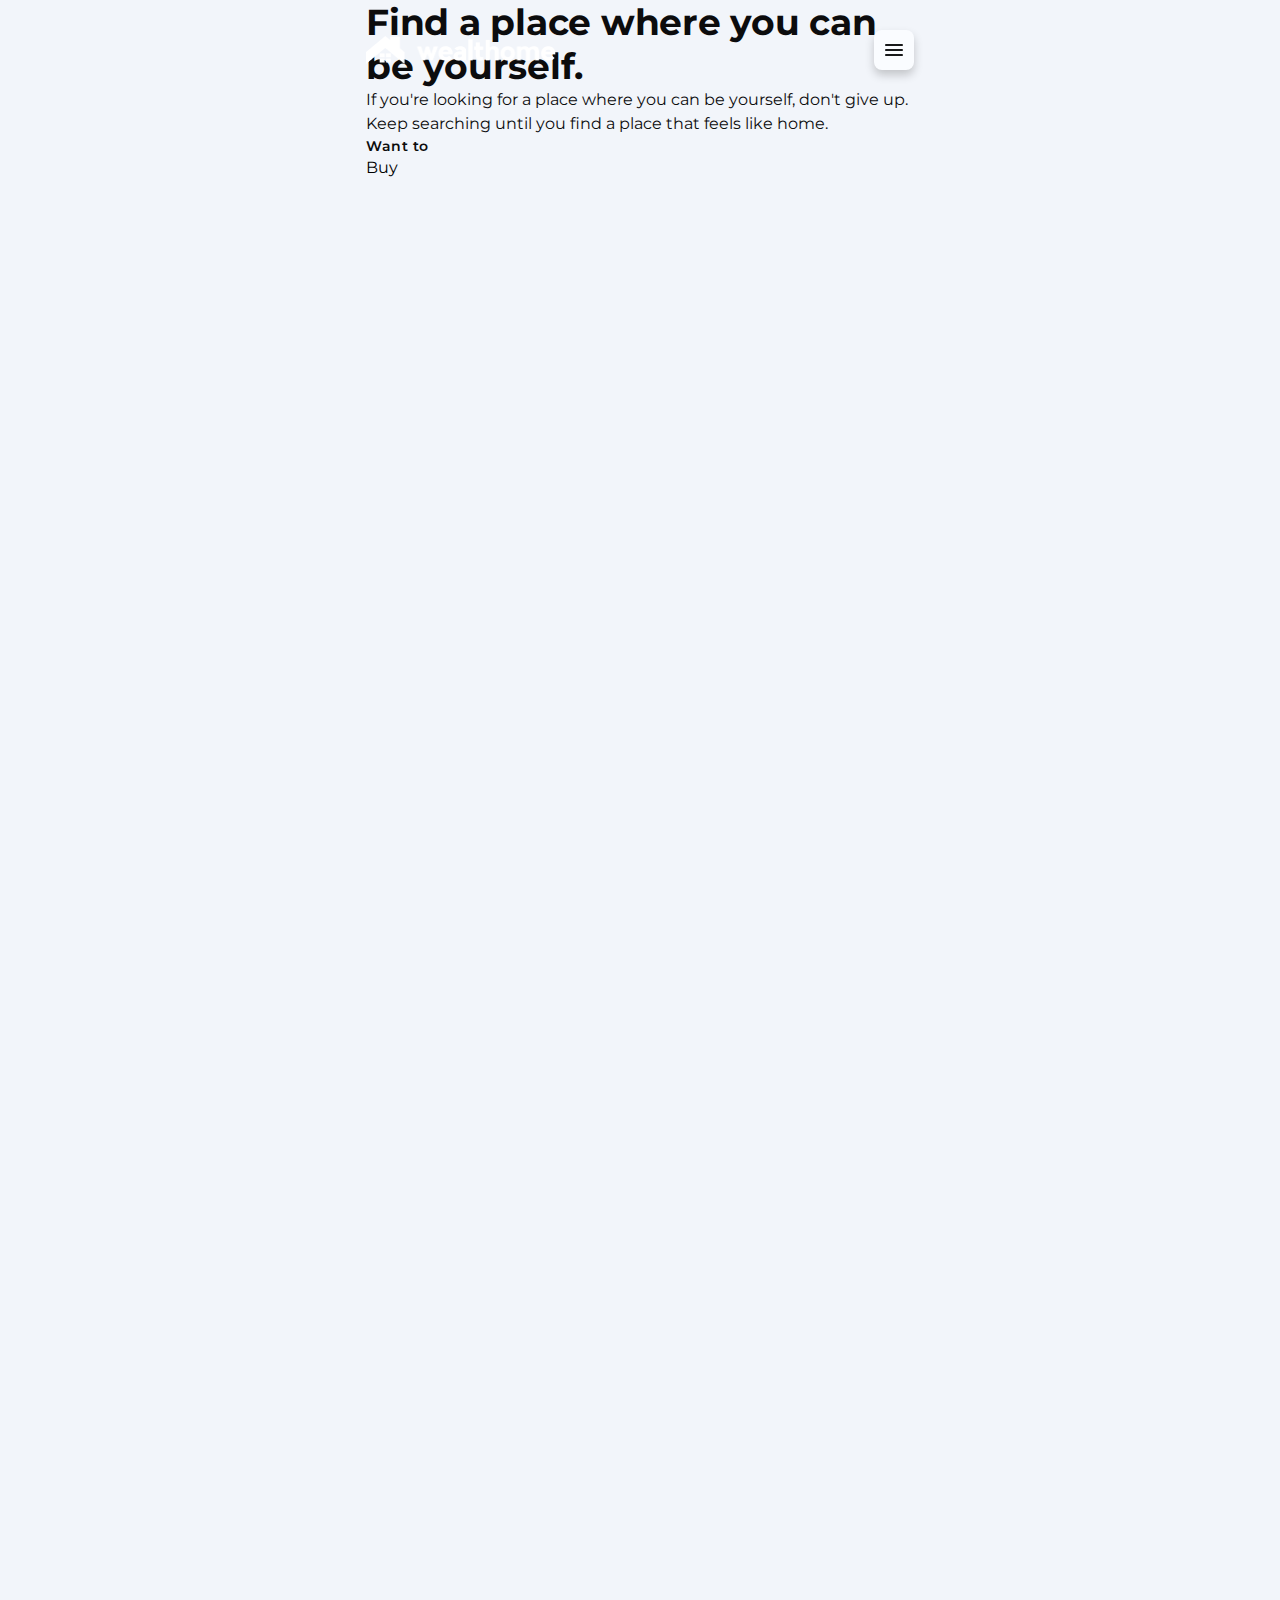
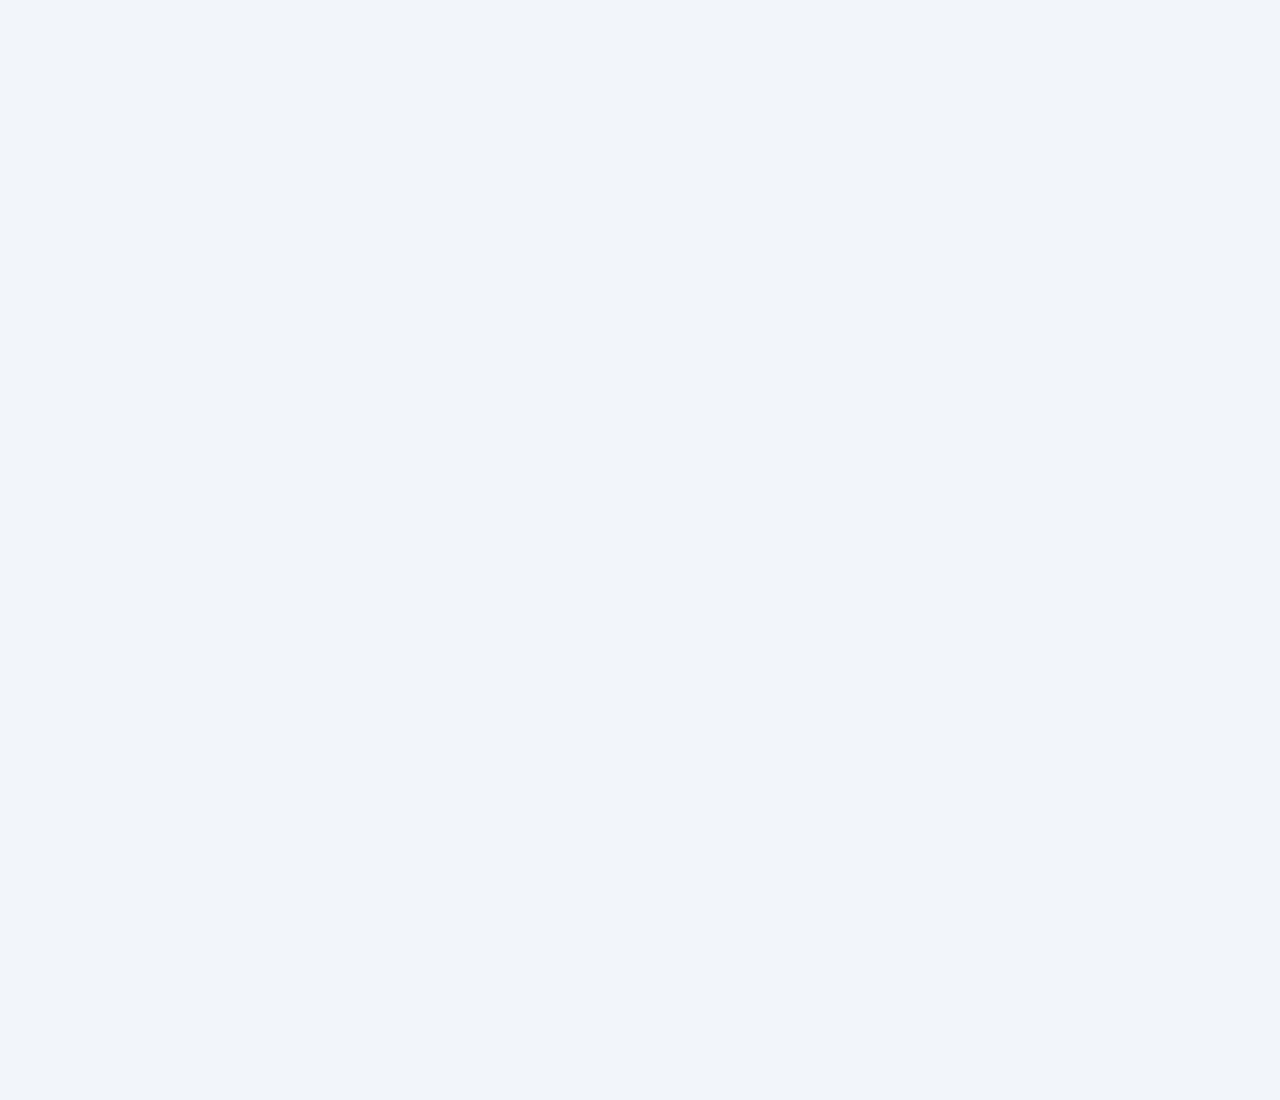
==== index.html @ 3729cda1 "first commit" ====
<!DOCTYPE html>
<html lang="en">
<head>
    <meta charset="UTF-8">
    <meta name="viewport" content="width=device-width, initial-scale=1.0">

    <!-- Primaty meta tags -->

    <title>Estate</title>
    <meta name="title" content="Estate">
    <meta name="description" content="This is a realestate website">

    <!-- favicon -->

    <link rel="shortcut icon" href="./favicon.svg" type="image/svg+xml">

    <!-- fonts -->

    <link rel="preconnect" href="https://fonts.googleapis.com">
    <link rel="preconnect" href="https://fonts.gstatic.com" crossorigin>
    <link href="https://fonts.googleapis.com/css2?family=Montserrat:wght@400;600;700&display=swap" rel="stylesheet">

    <!-- icon links -->

    <link rel="stylesheet" href="https://fonts.googleapis.com/css2?family=Material+Symbols+Rounded:opsz,wght,FILL,GRAD@24,400,0..1,0" />

    <!-- css link -->

    <link rel="stylesheet" href="./assets/css/style.css">

    <!-- js link -->

    <script src="./assets/js/script.js" defer></script>



</head>
<body>
 
    <!-- header -->
    <header class="header " data-header>
        <div class="container">
            <a href="#" class="logo">
                <img src="./assets/images/logo.png" width="190" height="28" alt="logo">
            </a>

            <nav class="navbar " data-navbar>
                <ul class="navbar-list">
                    <li>
                        <a href="" class="navbar-link label-medium active">Home</a>
                    </li>
                    <li>
                        <a href="" class="navbar-link label-medium">Rent</a>
                    </li>
                    <li>
                        <a href="" class="navbar-link label-medium">Sell</a>
                    </li>
                    <li>
                        <a href="" class="navbar-link label-medium">Buy</a>
                    </li>
                    <li>
                        <a href="" class="navbar-link label-medium">About</a>
                    </li>
                </ul>

                <div class="navbar-wrapper">
                  <a href="#" class="btn-link label-medium">Login</a>
                  
                  <a href="#" class="btn btn-fill label-medium">Get Started</a>
                  
                  
                </div>
 
            </nav>

            <button class="nav-toggle-btn icon-btn " aria-label="toggle navbar" data-nav-toggler>
                <span class="material-symbols-rounded open" aria-hidden="true">menu</span>
                <span class="material-symbols-rounded close" aria-hidden="true">close</span>
            </button>

        </div>
    </header>

<main>
    <article>

    <!-- hero -->
    <section class="hero">
        <div class="container">

            <div class="hero-content">

                <h1 class="headline-large hero-title">Find a place where you can be yourself.</h1>

                <p class="boddy-large hero-text">
                    If you're looking for a place where you can be yourself, don't give up. 
                    Keep searching until you find a place that feels like home.
                </p>

                <form action="./" method="get" class="search-bar">

                    <label class="search-item">
                        <span class="label-medium label">Want to</span>

                        <select name="want-to" id="" class="search-item-field body-medium">
                            <option value="buy" selected>Buy</option>
                        </select>
                    </label>

                </form>

            </div>

        </div>
    </section>

    </article>
</main>



    
   <!-- <div class="headline-large">Headline large</div> 
   <div class="headline-medium">Headline medium</div>
   <div class="headline-small">Headline small</div>

   <div class="title-large">Title large</div>
   <div class="title-medium">Title medium</div>
   <div class="title-small">Title small</div>

   <div class="body-large">Body large</div> 
   <div class="body-medium">Body medium</div> 

   <div class="label-medium">Label medium</div>  -->
 


</body>
</html>
---- assets/css/style.css ----
/* style.css */

/* #CUSTOM PROPERTY */

/* roots */

:root {

  /* colors */

--white: #FFFFFF;
--yellow: #F6BD26;
--primary-100: #2179FF;
--primary-90: #1E6DE5;
--primary-80: #1B61CC;
--primary-70: #1755B2;
--primary-40: #0D3166;
--primary-20: #071833;
--secondary-100: #21FFFF;
--secondary-20: #073333;
--neutral-100: #FAFCFF;
--neutral-98: #F2F5FA;
--neutral-95: #E9ECF2;
--neutral-90: #DADFE5;
--neutral-80: #C2C6CC;
--neutral-60: #919499;
--neutral-50: #797C80;
--neutral-40: #616366;
--neutral-30: #494A4D;
--neutral-20: #303133;
--neutral-10: #18191A;
--neutral-5: #0C0C0D;
--error-100: #FF2134;

/* gradients */

--gradient: liner-gradient(270deg, #0f4392 0%, #001d3d 100%);

/* font fam*/

--font-primary: 'Montserrat', sans-serif;

/* font size */

--fs-base: 62.5%;
--fs-headline-large: 3.6rem;
--fs-headline-medium: 2.8rem;
--fs-headline-small: 2.8rem;
--fs-title-large: 2.2rem;
--fs-title-medium: 2rem;
--fs-title-small: 1.8rem;
--fs-body-large: 1.6rem;
--fs-body-medium: 1.6rem;
--fs-label-large: 1.6rem;
--fs-label-medium: 1.4rem;

/* line height */

--lh-headline-large: 44px;
--lh-headline-medium: 36px;
--lh-headline-small: 36px;
--lh-title-large: 28px;
--lh-title-medium: 24px;
--lh-title-small: 24px;
--lh-body-large: 24px;
--lh-body-medium: 24px;
--lh-label-large: 24px;
--lh-label-medium: 20px;

/* font weight */

--weight-bold: 700;
--weight-semiBold: 600;
--weight-regular: 400;

/* letter spacing */

--traking-n-025: -0.25px;
--traking-p-05: 0.5px;

/* border radius */

--radius-small: 8px;
--radius-medium: 12px;
--radius-large: 16px;
--radius-extra-large: 32px;
--radius-full: 1000px;
--radius-circle: 50%;

/* shadows */

--shadow-1: 0px 2px 4px 0px #00000033;
--shadow-2: 0px 5px 10px 0px #0000000D;
--shadow-3: 0px 5px 10px 0px #00000033;
--shadow-4: 0px 10px 20px 0px #0000001A;

/* transition */

--transition-easing-quick: cubic-bezier(0, 0.7, 0.3, 1);
--transition-duration-quick: 200ms;
--transition-duration-smooth: 500ms;


}

/*-----------------------------------*\
  #RESET
\*-----------------------------------*/
*,
*::before,
*::after {
  margin: 0;
  padding: 0;
  box-sizing: border-box;
}

li { list-style: none;}

a,
img,
span,
input,
select,
button {display: block;}

a {
  color: inherit;
  text-decoration: none;
}

img {height: auto;}
  
input,
button,
select {
  background: none;
  border: none;
  font: inherit;
}  

button { cursor: pointer;}

input,
select {
  width: 100%;
  outline: none;
}

address {font-style: normal;}

select {
  appearance: none;
  -webkit-appearance: none;
  -moz-appearance: none;
}

html {
  font-family: var(--font-primary);
  font-size: var(--fs-base);
  scroll-behavior: smooth;
}

body {
  background-color: var(--neutral-98);
  color: var(--neutral-5);
  font-size: var(--fs-body-medium);
  line-height: var(--lh-body-medium);
  height: 300vh;
}

::-webkit-scrollbar { width: 12px;}
::-webkit-scrollbar-track { background-color: var(--neutral-90);}
::-webkit-scrollbar-thumb {
  background-color: var(--neutral-60);
  border-radius: 4px;
}





/*-----------------------------------*\
  #TYPOGRAPHY
\*-----------------------------------*/

.headline-large {
  font-size: var(--fs-headline-large);
  line-height: var(--lh-headline-large);
  font-weight: var(--weight-bold);
  letter-spacing: var(--traking-n-025);
}

.headline-medium {
  font-size: var(--fs-headline-medium);
  line-height: var(--lh-headline-medium);
  font-weight: var(--weight-bold);
  
}

.headline-small {
  font-size: var(--fs-headline-small);
  line-height: var(--lh-headline-small);
  font-weight: var(--weight-bold);
  
}

.title-large {
  font-size: var(--fs-title-large);
  line-height: var(--lh-title-large);
  font-weight: var(--weight-semiBold);
}

.title-medium {
  font-size: var(--fs-title-medium);
  line-height: var(--lh-title-medium);
  font-weight: var(--weight-semiBold);
}

.title-small {
  font-size: var(--fs-title-small);
  line-height: var(--lh-title-small);
  font-weight: var(--weight-semiBold);
}

.body-large {
  font-size: var(--fs-body-large);
  line-height: var(--lh-body-large);
  font-weight: var(--weight-regular);
}

.body-medium {
  font-size: var(--fs-body-medium);
  line-height: var(--lh-body-medium);
  font-weight: var(--weight-regular);
}

.label-medium {
  font-size: var(--fs-label-medium);
  line-height: var(--lh-label-medium);
  font-weight: var(--weight-semiBold);
  letter-spacing: var(--traking-p-05);
}


/*-----------------------------------*\
  #REUSED STYLE
\*-----------------------------------*/

.material-symbols-rounded {
  display: block;
  width: 1em;
  height: 1em;
  overflow: hidden;
  font-variation-settings: 
  'FILL' 0,
  'wght' 400,
  'GRAD' 0,
  'opsz' 24;
}

.container {
  padding-inline: 16px;
  max-width: 580px;
  width: 100%;
  margin-inline: auto;
}


/*-----------------------------------*\
  #COMPONENT
\*-----------------------------------*/

/* button */

.btn {
  display: flex;
  justify-content: center;
  align-items: center;
  gap: 12px;
  height: 48px;
  padding-inline: 24px;
  border-radius: var(--radius-full) ;
  max-width: max-content;
  transition: var(--transition-duration-quick) var(--transition-easing-quick);
}

.btn-fill {
  background-color: var(--primary-100);
  color: var(--neutral-100);
}

.btn-fill:where(:hover, :focus) {
  background-color: var(--primary-90);
  box-shadow: var(--shadow-1);
}

.btn-fill:where(:active, :focus-visible) { 
  background-color: var(--primary-80);
}

.btn-outline {
  color: var(--primary-100);
  box-shadow: inset 0 0 0 2px var(--primary-100);
}

.btn-outline:where(:hover, :focus, :focus-visible) {
  color: var(--neutral-100);
}
 
.btn-outline:hover {
  background-color: var(--primary-100);
}

.btn-outline:focus {
  background-color: var(--primary-90);
}

.btn-outline:where(:active, :focus-visible) {
  background-color: var(--primary-80);
}

/* icon btn */

.icon-btn {
  height: 40px;
  width: 40px;
  display: grid;
  place-items: center;
  background-color: var(--neutral-100);
  color: var(--neutral-10);
  border-radius: var(--radius-small);
  box-shadow: var(--shadow-3);
  transition: var(--transition-duration-quick) var(--transition-easing-quick);
}

.icon-btn:where(:hover, :focus-visible) {
  background-color: var(--neutral-90);
}




/*-----------------------------------*\
  #HEADER
\*-----------------------------------*/

.header {
  position: fixed;
  top: 0;
  left: 0;
  width: 100%;
  height: 100px;
  z-index: 4;
}

.header.active {
  animation: slide_in 500ms ease forwards;
  height: 72px;
  background-color: var(--primary-40);
}

@keyframes slide_in {
  0% { transform: translateY(-100%);}
  100% { transform: translateY(0);}
}

.header .container {
position: relative;
display: flex;
justify-content: space-between;
align-items: center;
height: 100%;
}

.nav-toggle-btn .close,
.nav-toggle-btn.active .open {
  display: none;
}

.nav-toggle-btn .open,
.nav-toggle-btn.active .close {
  display: block;
}

.navbar {
  position: absolute;
  top: 85%;
  right: 16px;
  background-color: var(--neutral-100);
  min-width: 260px;
  padding: 10px;
  border-radius: var(--radius-large);
  box-shadow: var(--shadow-1);

  visibility: hidden;
  opacity: 0;
  scale: 0.4;

  transition: var(--transition-duration-quick) var(--transition-easing-quick);
  transform-origin: top right;
  z-index: 4;
}

.navbar.active {
  visibility: visible;
  opacity: 1;
  scale: 1;
}

.navbar,
.navbar-list,
.navbar-wrapper {
  display: grid;
  gap: 8px;
}

.navbar-link, 
.btn-link {
  color: var(--neutral-30);
  padding: 6px 12px;
  transition: var(--transition-duration-quick) var(--transition-easing-quick);
}

.btn-link {
  border-block-start: 1px solid var(--neutral-90);
  padding-block-start: 14px;
}

:is(.navbar-link, .btn-link):is(:hover, :focus-visible),
.navbar-link.active {
  color: var(--primary-100);
}

.navbar .btn {
  min-width: 100%;
}



/*-----------------------------------*\
  #HERO
\*-----------------------------------*/





/*-----------------------------------*\
  #PROPERTY
\*-----------------------------------*/





/*-----------------------------------*\
  #FEATURE
\*-----------------------------------*/





/*-----------------------------------*\
  #VIDEO
\*-----------------------------------*/





/*-----------------------------------*\
  #STORY
\*-----------------------------------*/





/*-----------------------------------*\
  #FOOTER
\*-----------------------------------*/





/*-----------------------------------*\
  #MEDIA QUERIES
\*-----------------------------------*/
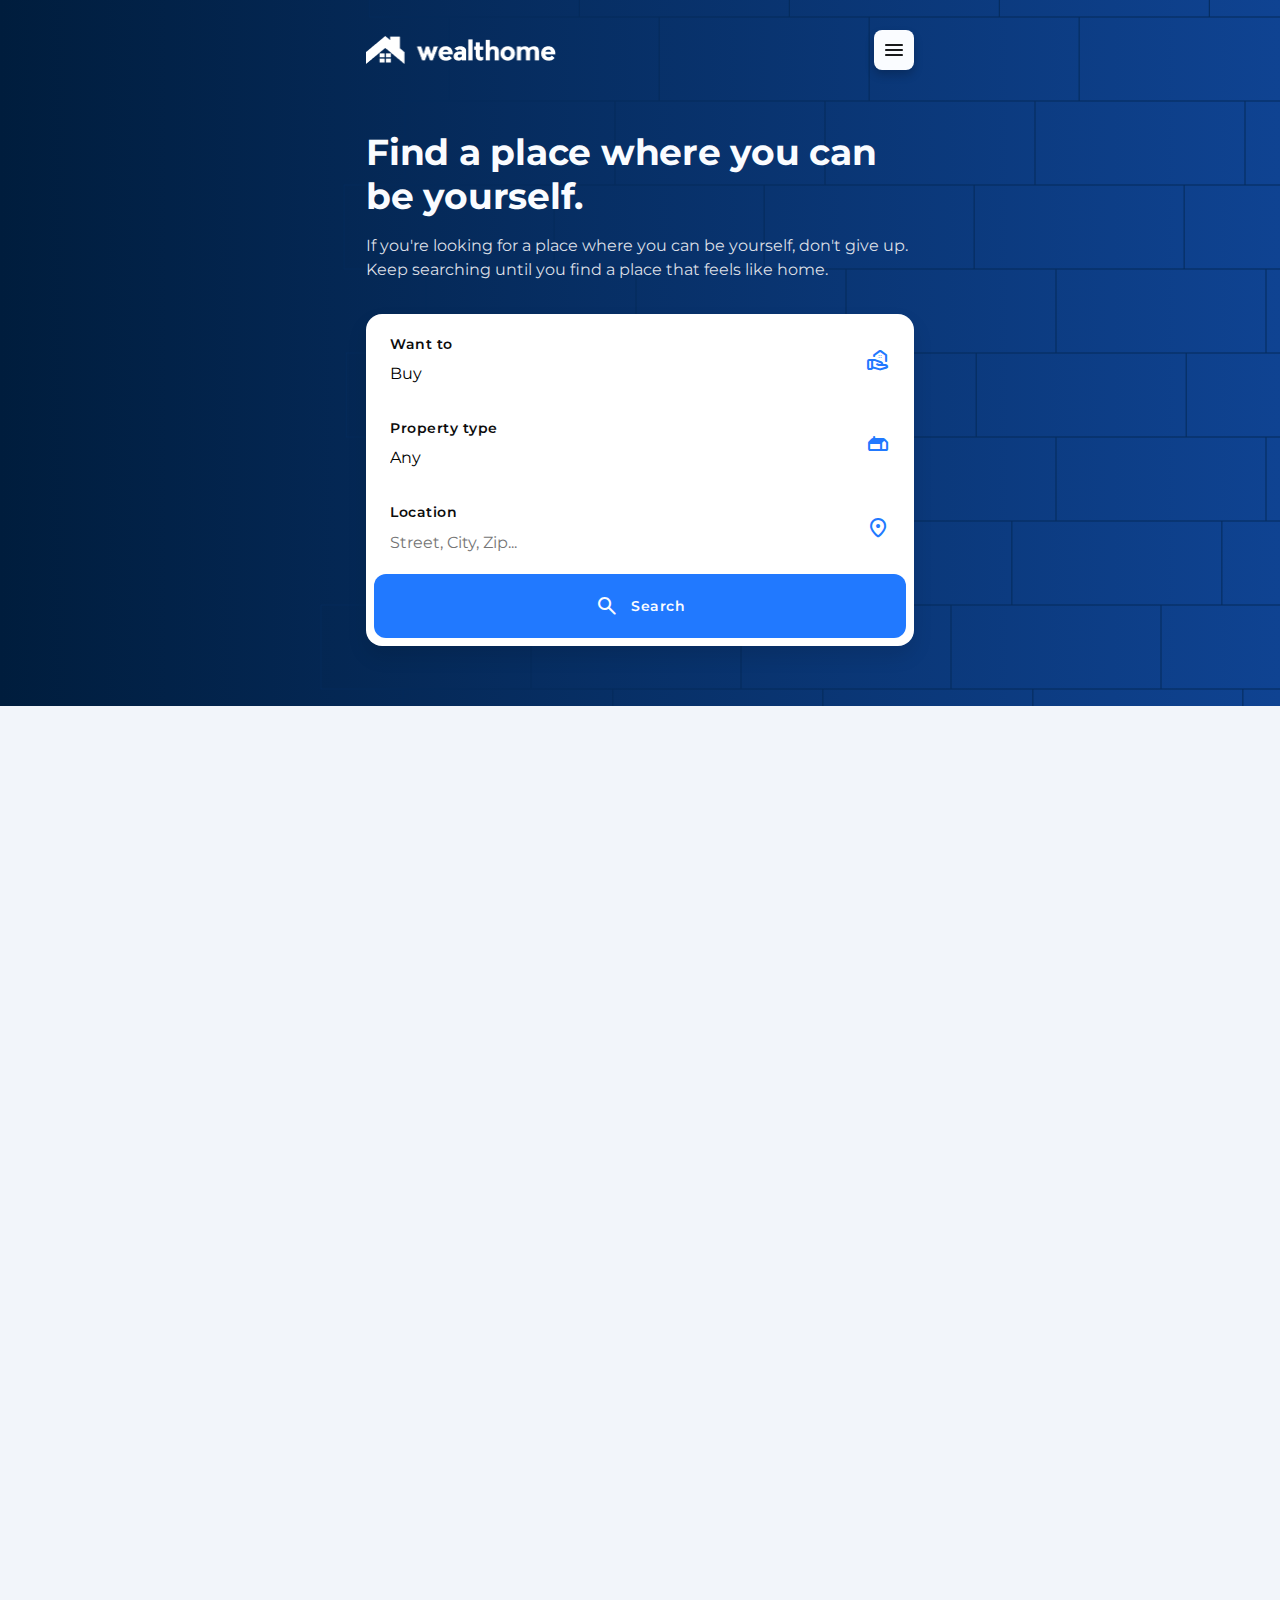
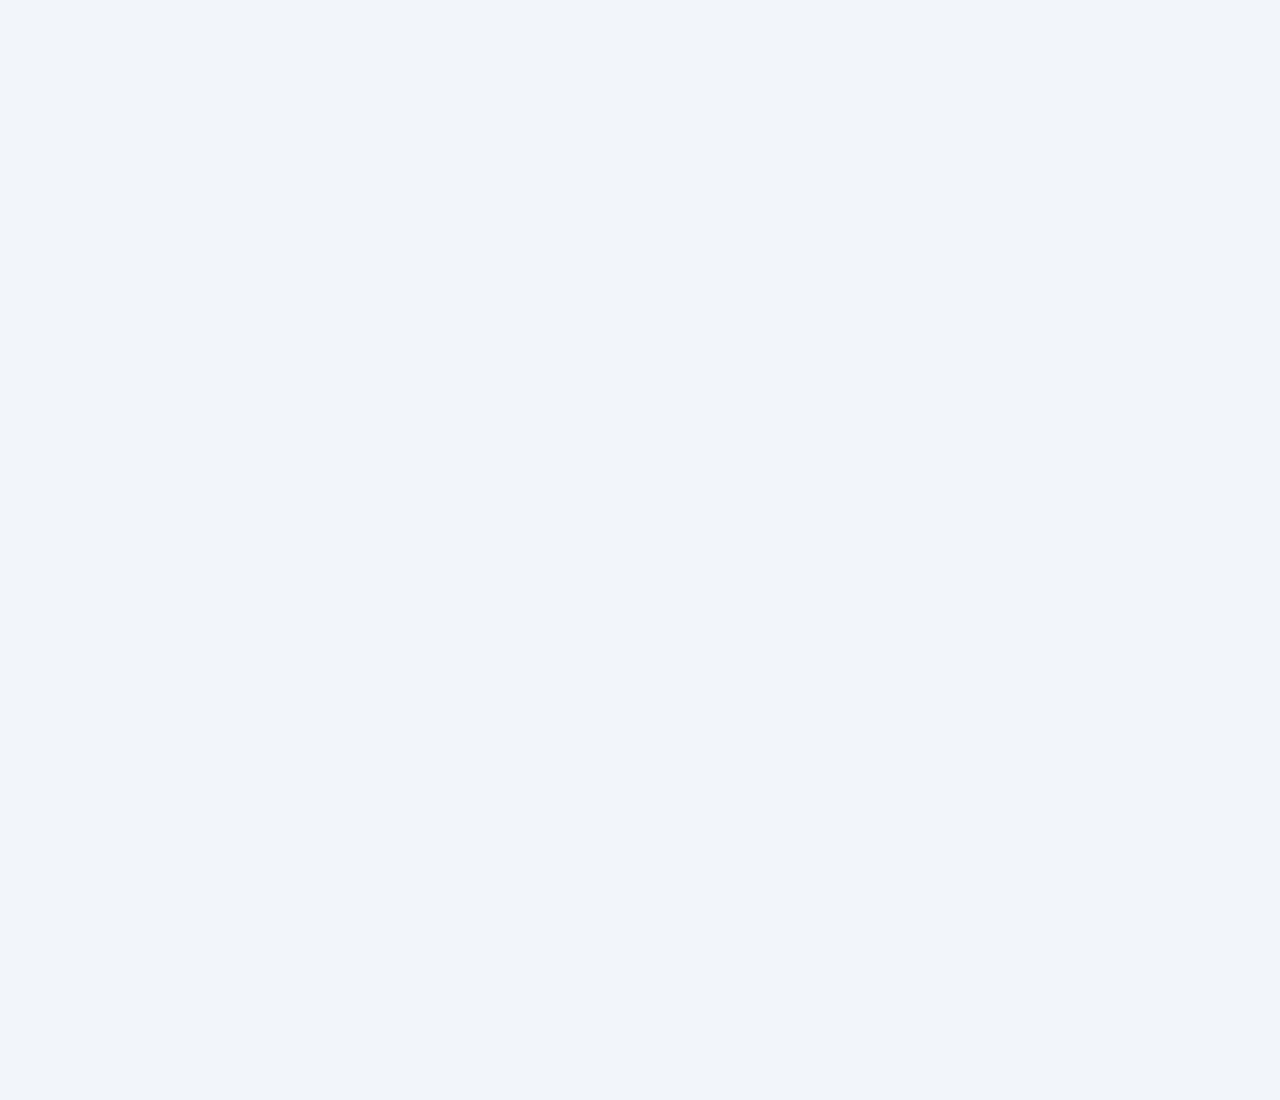
==== commit b574f47e: "hero mobile" ====
--- a/index.html
+++ b/index.html
@@ -5,7 +5,7 @@
     <meta name="viewport" content="width=device-width, initial-scale=1.0">
 
     <!-- Primaty meta tags -->
-
+ 
     <title>Estate</title>
     <meta name="title" content="Estate">
     <meta name="description" content="This is a realestate website">
@@ -104,12 +104,61 @@
 
                         <select name="want-to" id="" class="search-item-field body-medium">
                             <option value="buy" selected>Buy</option>
+                            <option value="sell" >Sell</option>
+                            <option value="rent" >Rent</option>
                         </select>
+
+                        <span class="material-symbols-rounded" aria-hidden="true">real_estate_agent</span>
+
+
                     </label>
+
+                    <label class="search-item">
+                        <span class="label-medium label">Property type</span>
+
+                        <select name="property-type" id="" class="search-item-field body-medium">
+                            <option value="any" selected>Any</option>
+                            <option value="houses">Houses</option>
+                            <option value="apartments">Apartments</option>
+                            <option value="villa">Villa</option>
+                            <option value="townhome">Townhome</option>
+                            <option value="bungalow">Bungalow</option>
+                            <option value="loft">Loft</option>
+
+                        </select>
+
+                        <span class="material-symbols-rounded" aria-hidden="true">gite</span>
+
+
+                    </label>
+
+                    <label class="search-item">
+                        <span class="label-medium label">Location</span>
+
+                        <input type="text" name="location" placeholder="Street, City, Zip..." class="search-item-field body-medium">
+
+                        <span class="material-symbols-rounded" aria-hidden="true">location_on</span>
+
+
+                    </label>
+
+                    <button type="submit" class="search-btn">
+
+                        <span class="material-symbols-rounded" aria-hidden="true">search</span>
+
+                        <span class="label-medium">Search</span>
+
+                    </button>
 
                 </form>
 
             </div>
+
+            <img src="./assets/images/hero.png" width="816" height="659" role="presentation" 
+            class="hero-banner">
+
+            <img src="./assets/images/bg-pattern.png" width="1240" height="840" role="presentation" 
+            class="bg-pattern">
 
         </div>
     </section>
--- a/assets/css/style.css
+++ b/assets/css/style.css
@@ -35,14 +35,15 @@
 
 /* gradients */
 
---gradient: liner-gradient(270deg, #0f4392 0%, #001d3d 100%);
+
+--gradient: linear-gradient(270deg, #0f4392 0%, #001d3d 100%);
 
 /* font fam*/
 
 --font-primary: 'Montserrat', sans-serif;
 
 /* font size */
-
+ 
 --fs-base: 62.5%;
 --fs-headline-large: 3.6rem;
 --fs-headline-medium: 2.8rem;
@@ -442,6 +443,106 @@
   #HERO
 \*-----------------------------------*/
 
+.hero-banner {
+  display: none;
+}
+
+.hero {
+  position: relative;
+  background-image: var(--gradient);
+  color: var(--neutral-90);
+  padding-block: 130px 60px;
+  overflow: hidden;
+  isolation: isolate;
+}
+
+.hero-title {
+  color: var(--neutral-100);
+}
+
+.hero-text {
+  margin-block: 16px 32px;
+}
+
+.search-bar {
+  background: var(--white);
+  display: grid;
+  padding: 8px;
+  gap: 8px;
+  border-radius: 16px;
+  box-shadow: var(--shadow-4);
+}
+
+
+.search-item {
+  position: relative;
+  color: var(--neutral-50);
+}
+
+.search-item .search-item-field {
+  height: 76px;
+  padding: 40px 16px 12px;
+  border-radius: var(--radius-medium);
+  transition: var(--transition-duration-quick) var(--transition-easing-quick);
+  cursor: pointer;
+}
+
+.search-item .search-item-field:where(:hover, :focus) {
+  background: var(--neutral-95);
+}
+
+
+.search-item :where(.label, .material-symbols-rounded) {
+  position: absolute;
+  pointer-events: none;
+}
+
+.search-item .label {
+  top: 12px;
+  left: 16px;
+  color: var(--neutral-5);
+}
+
+.search-item .material-symbols-rounded {
+  top: 50%;
+  right: 16px;
+  translate: 0 -50%;
+  color: var(--primary-100);
+}
+
+.search-btn {
+  background: var(--primary-100);
+  color: var(--neutral-100);
+  display: flex;
+  justify-content: center;
+  align-items: center;
+  height: 64px;
+  padding-inline: 24px;
+  gap: 12px;
+  border-radius: 12px;
+  transition: var(--transition-duration-quick) var(--transition-easing-quick);
+}
+
+.search-btn:where(:hover, :focus) {background-color: var(--primary-80);}
+
+.search-btn:where(:active, :focus-visible) {background-color: var(--primary-70);}
+
+.hero .bg-pattern{
+  position: absolute;
+  top: 50%;
+  left: 25%;
+  right: 0;
+  translate: 0 -50%;
+  min-height: 100%;
+  pointer-events: none;
+  z-index: -2;
+}
+
+
+
+
+
+
 
 
 
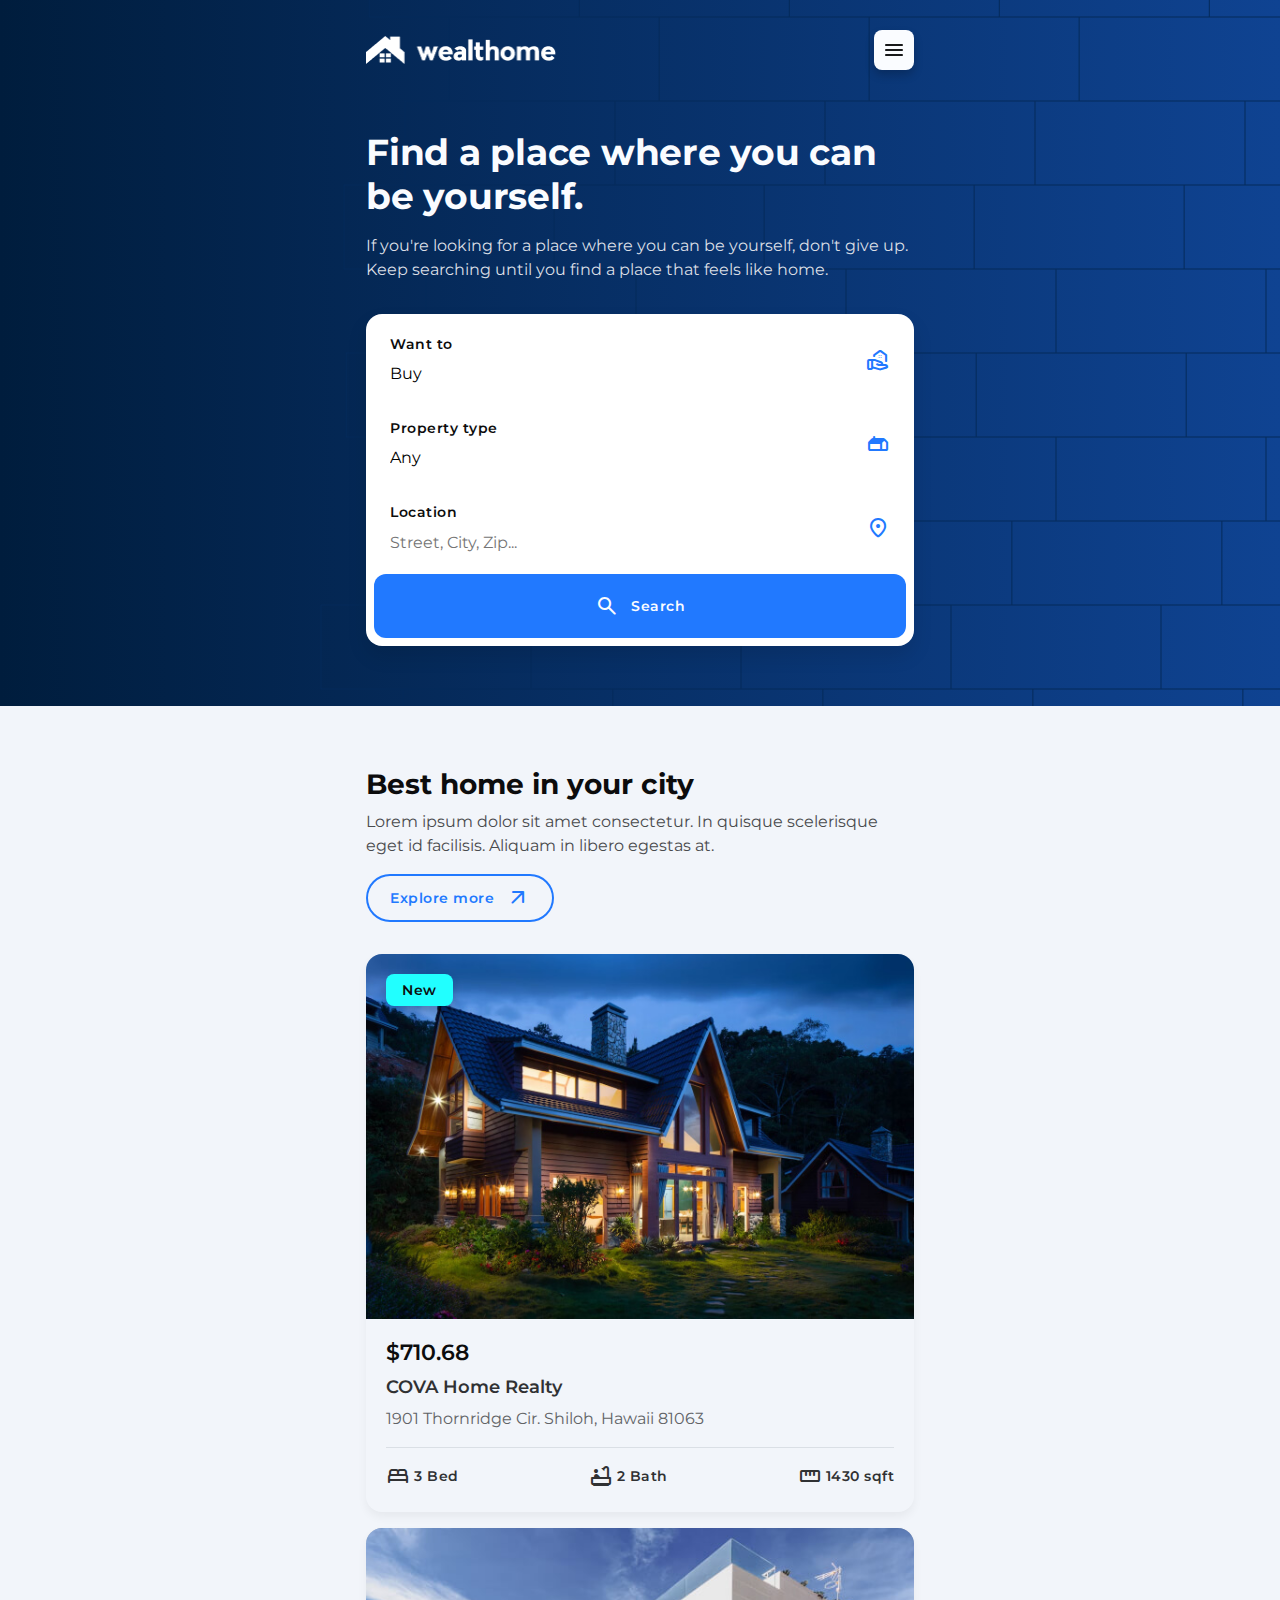
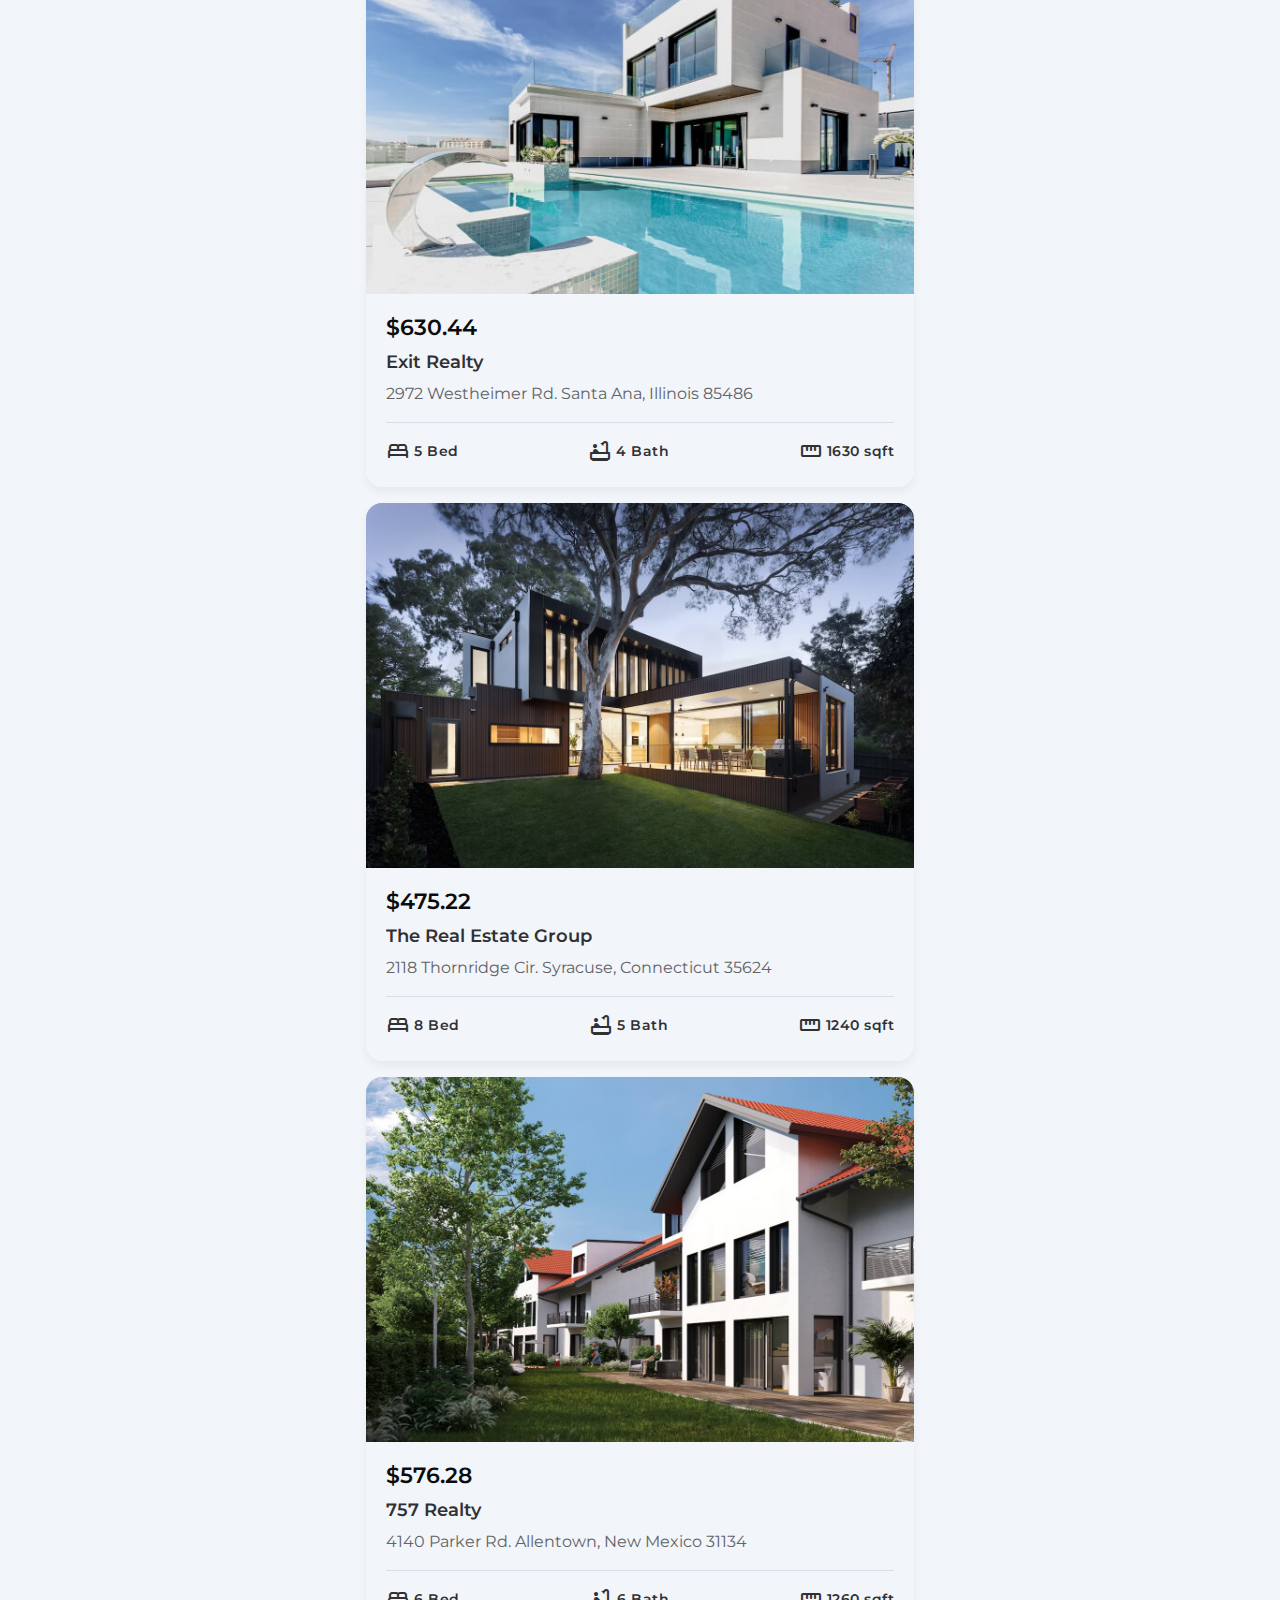
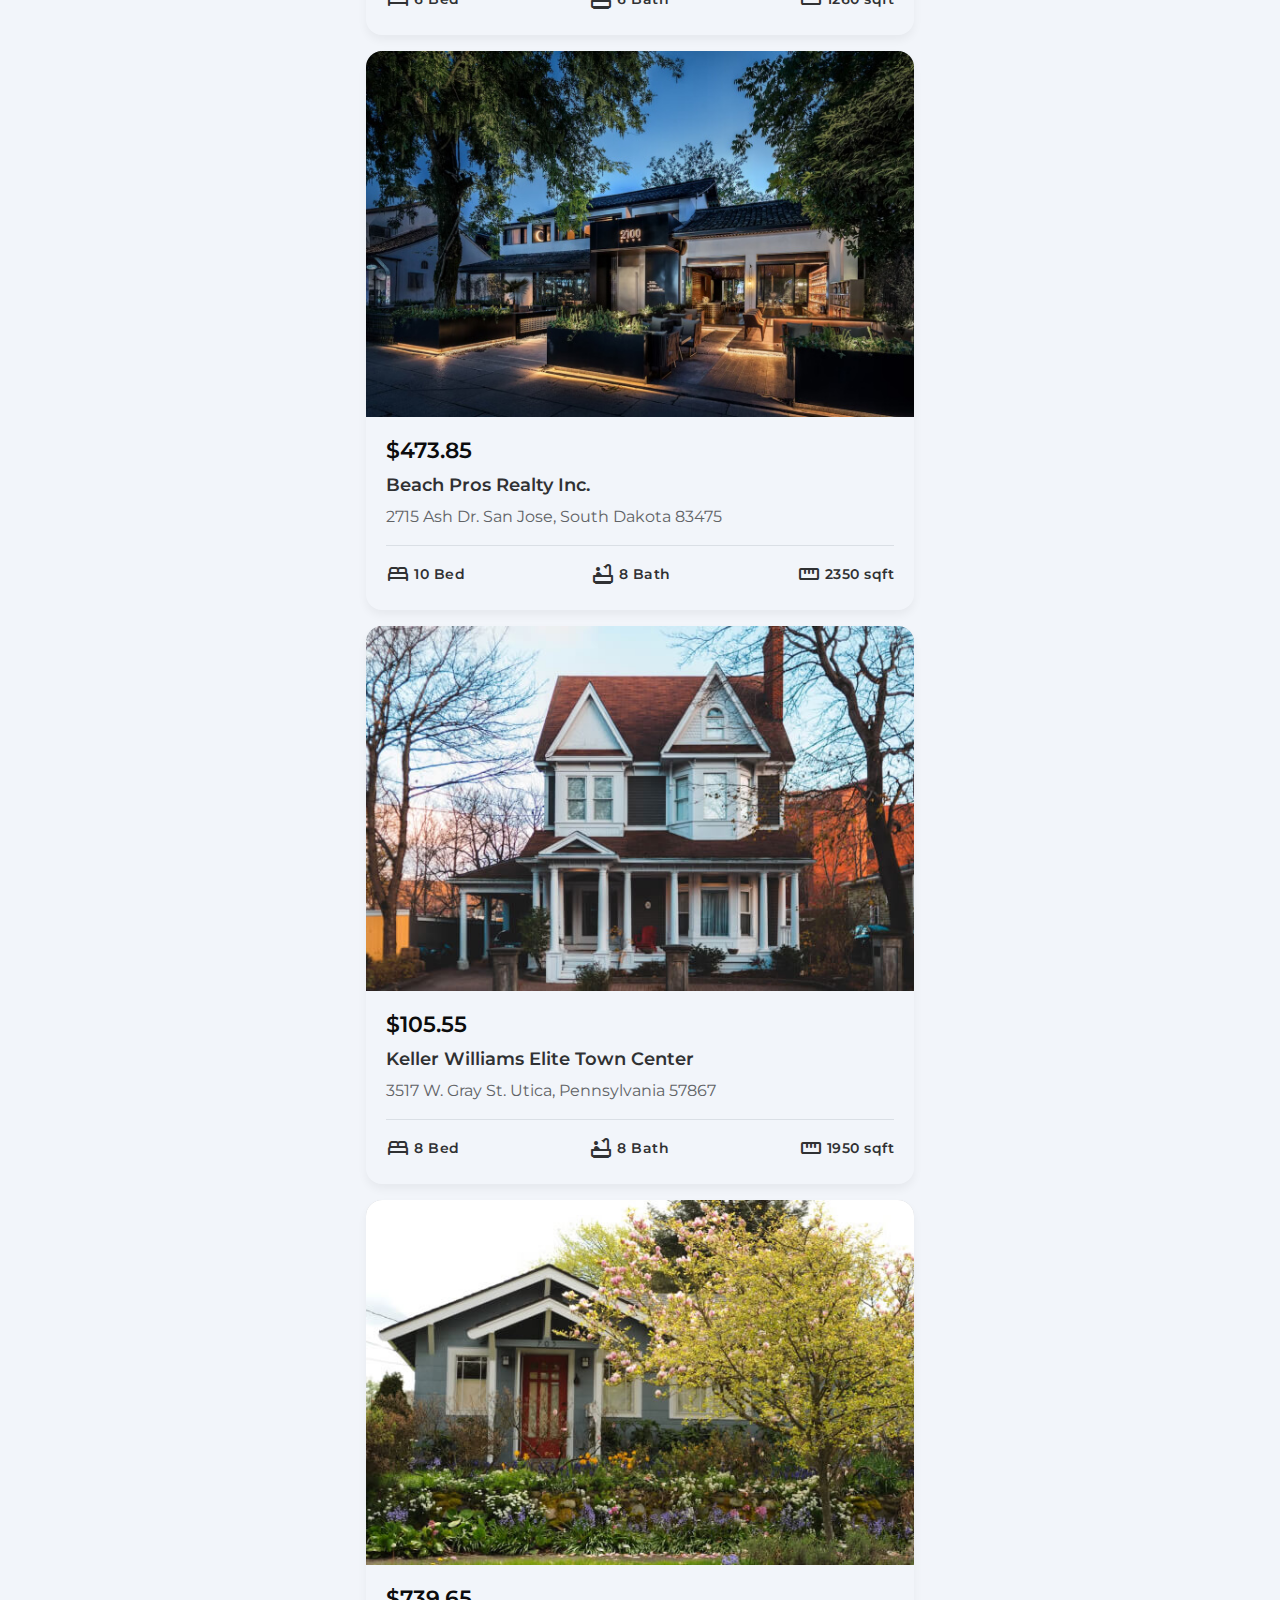
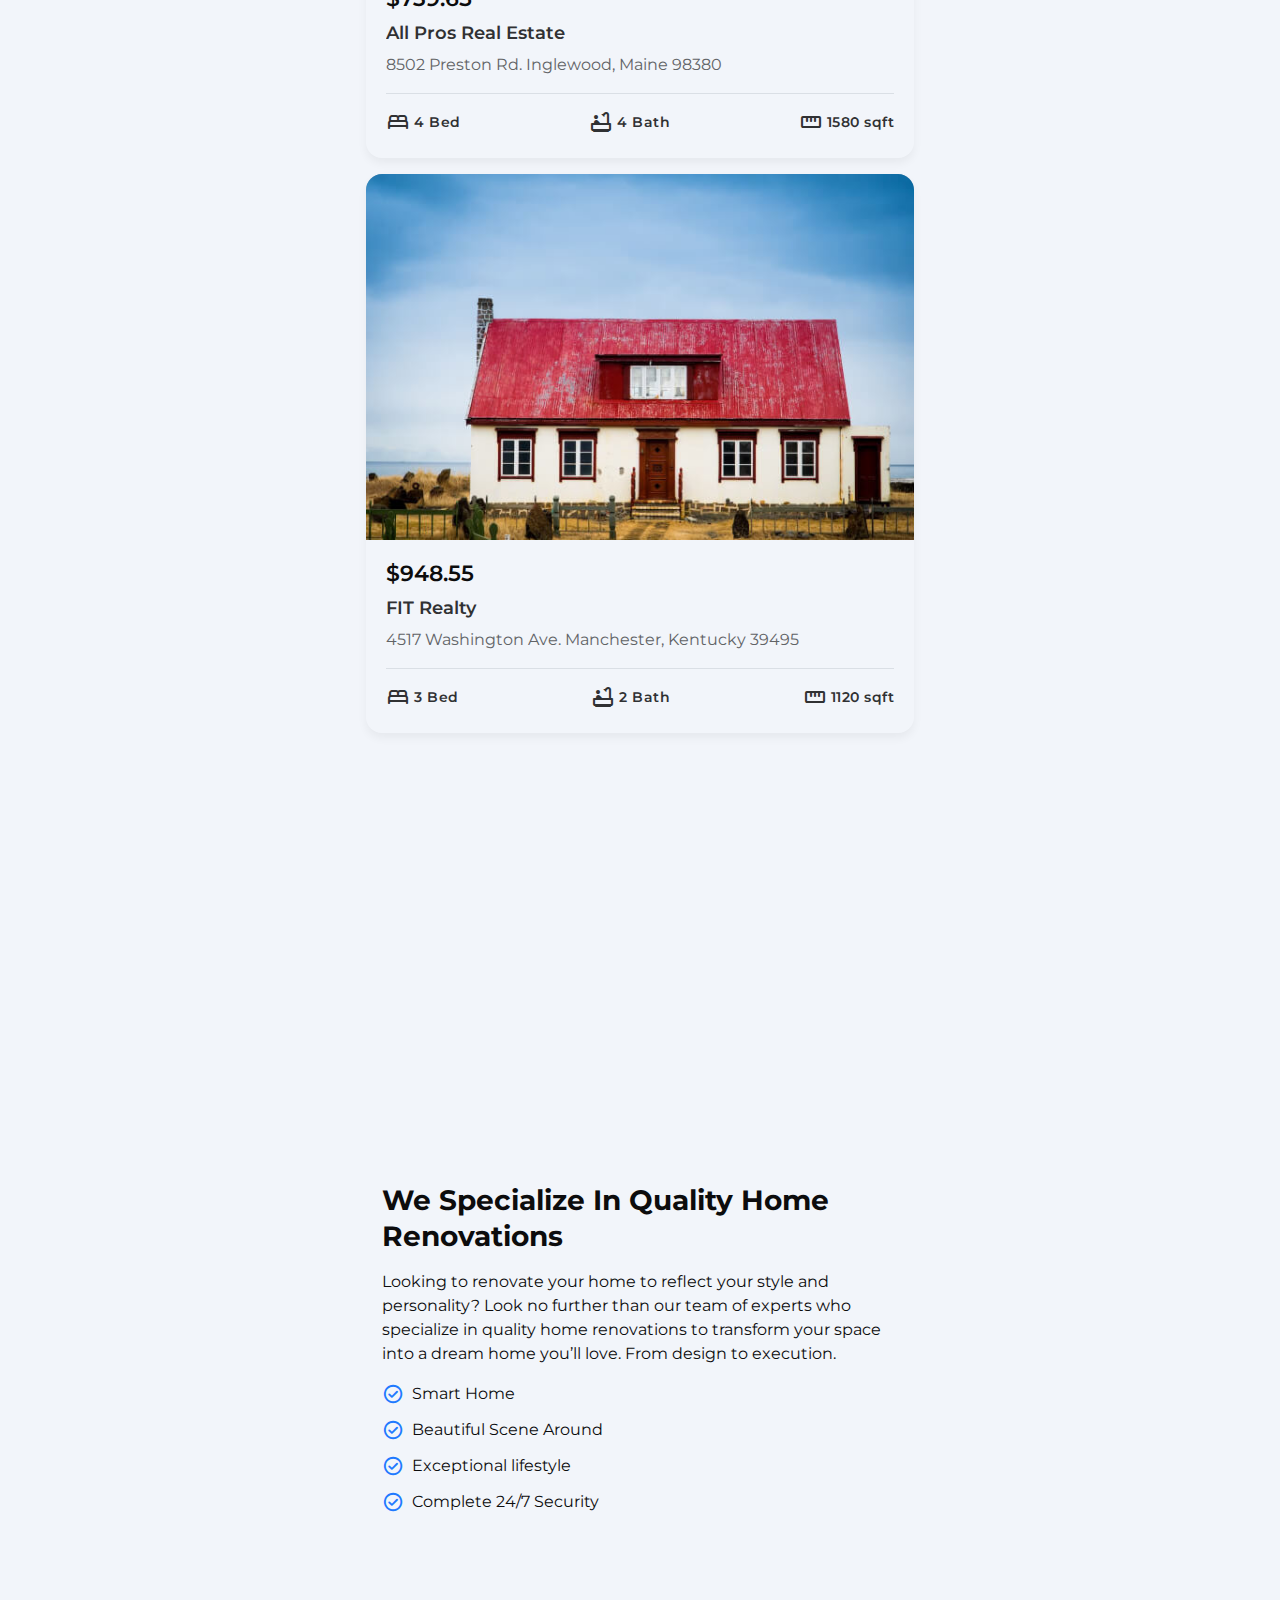
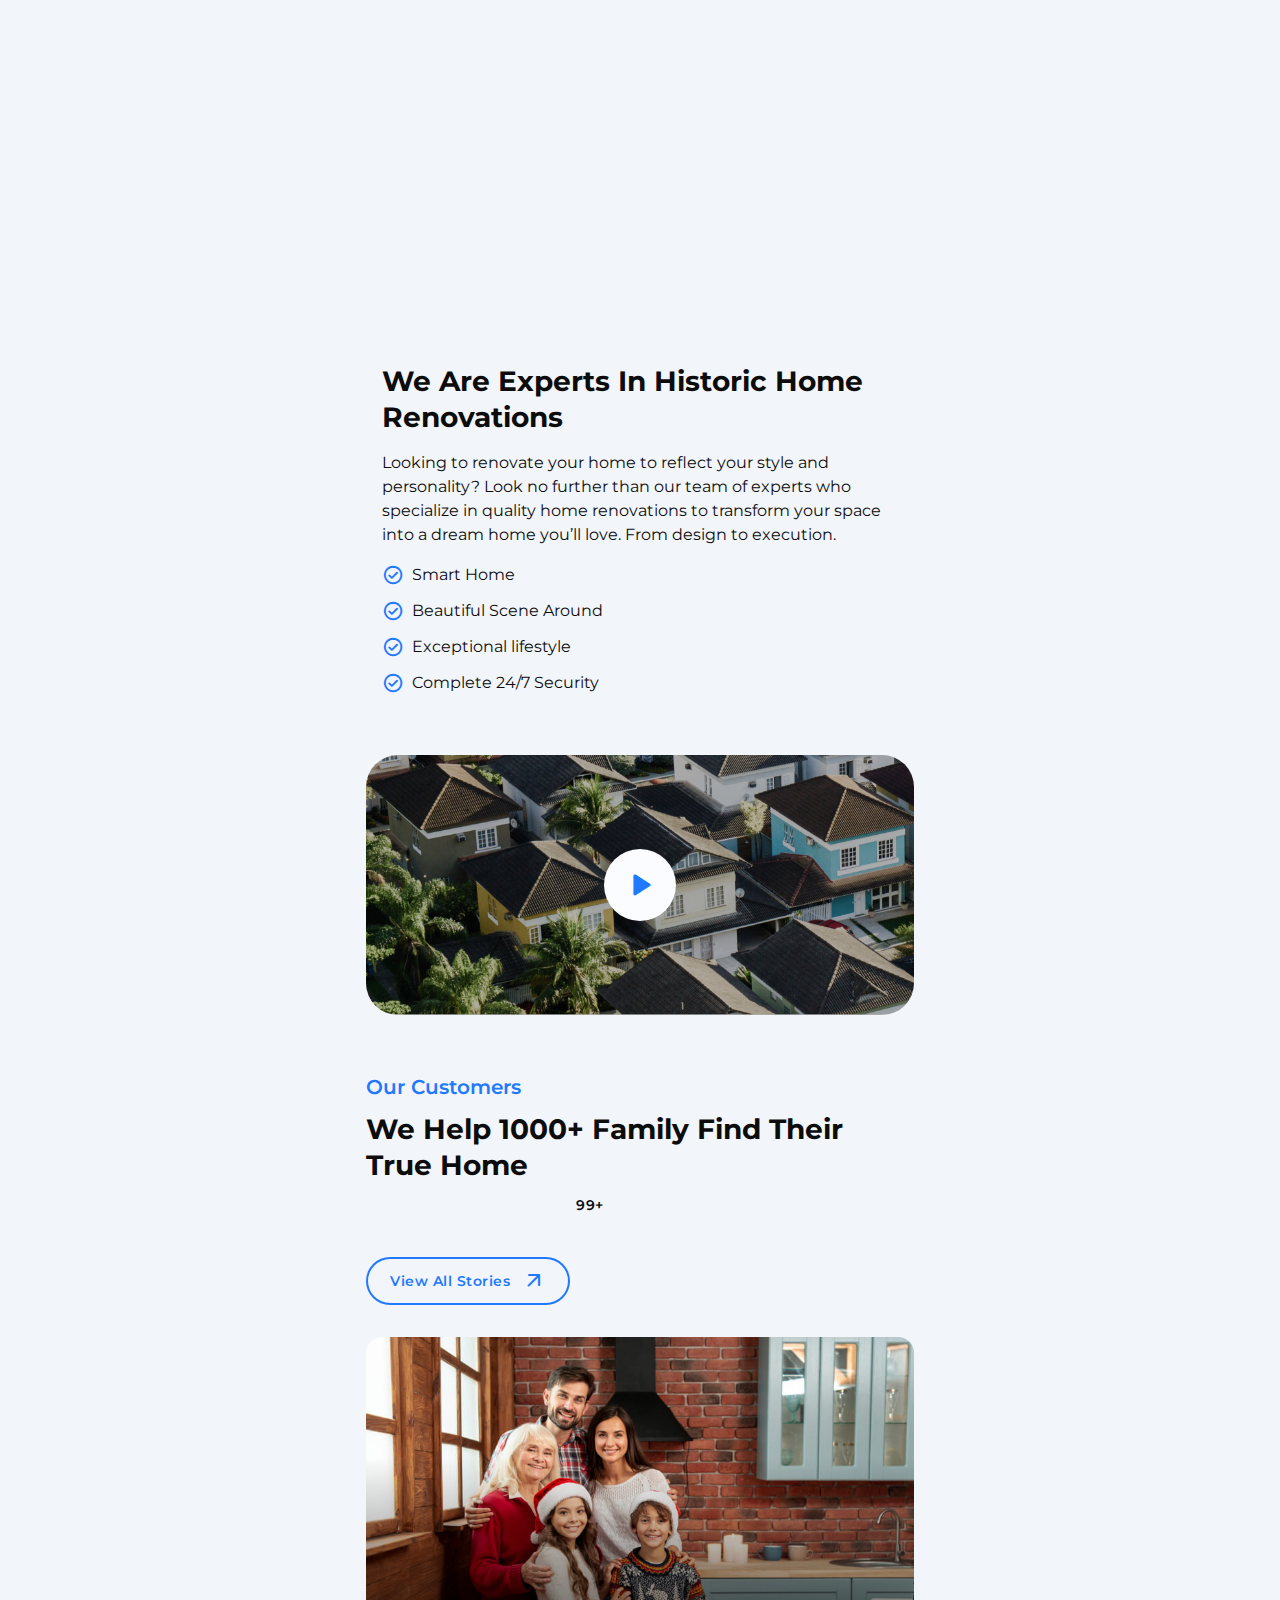
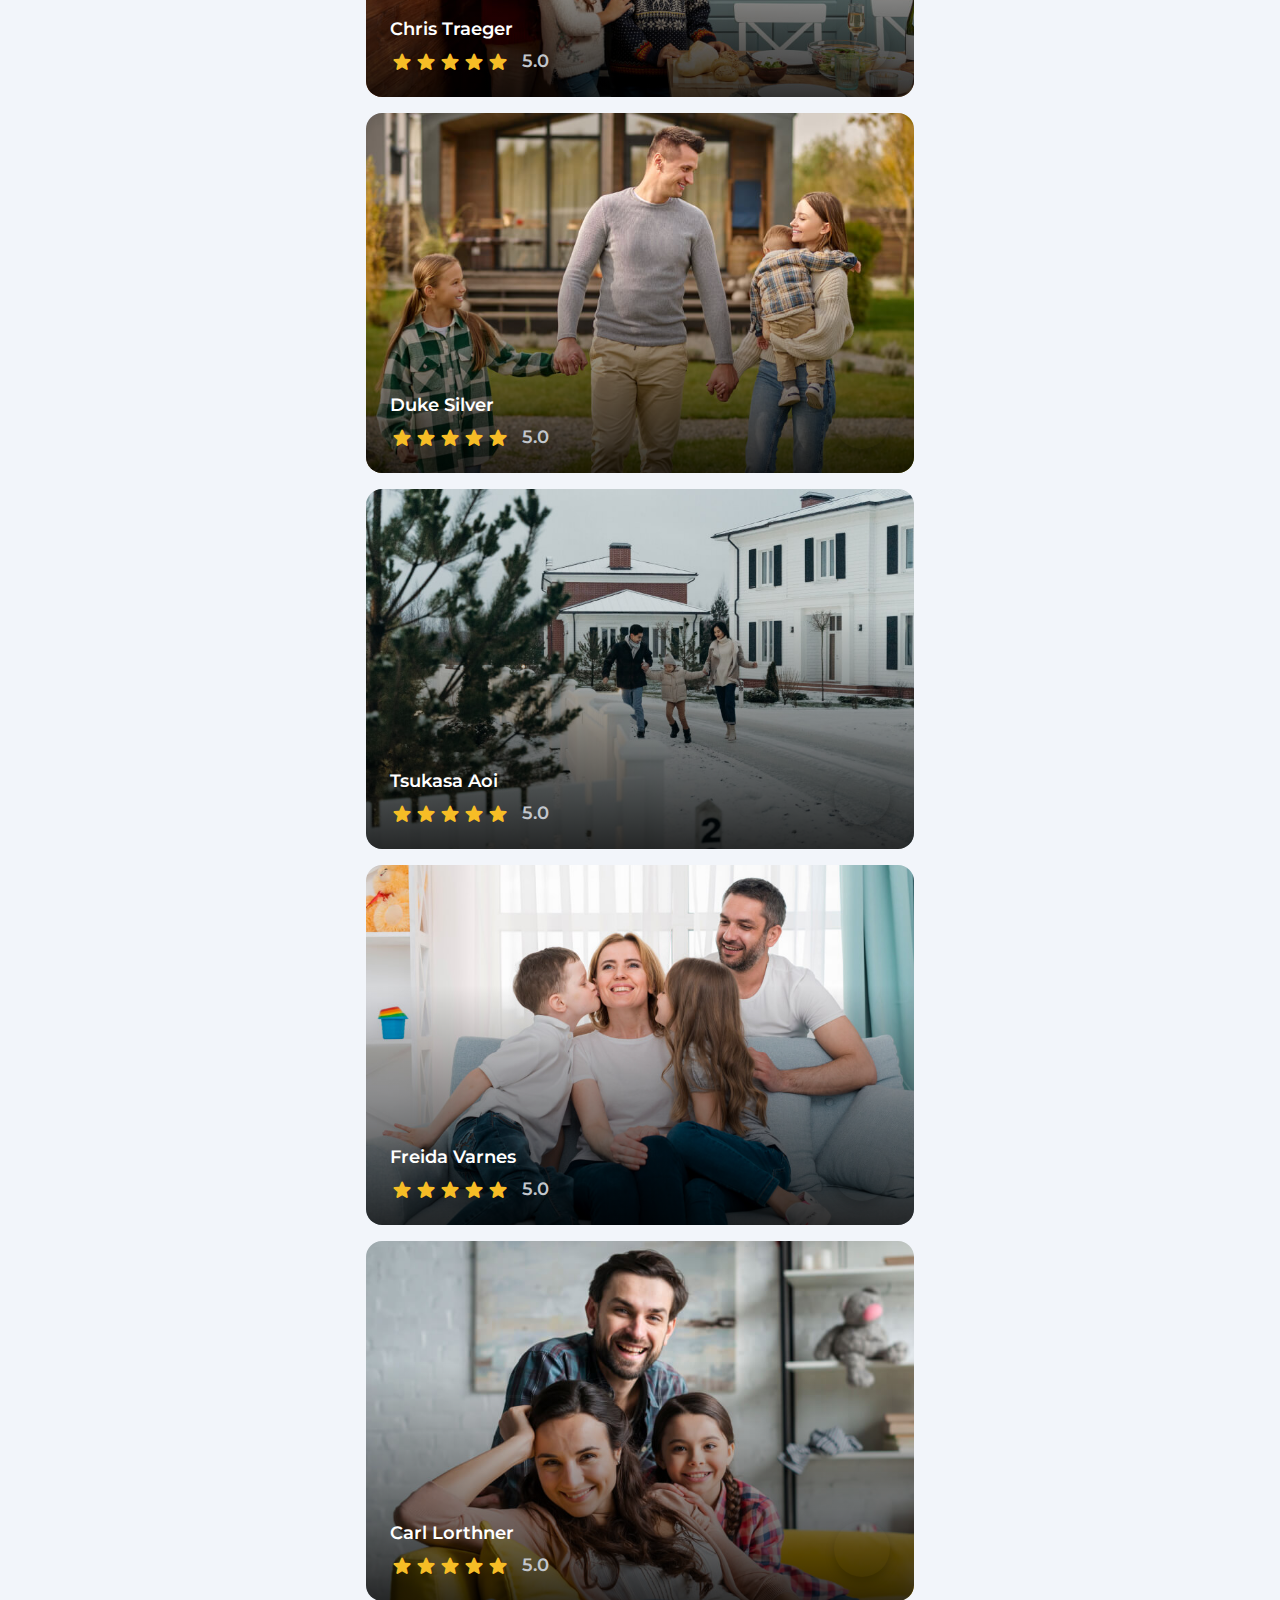
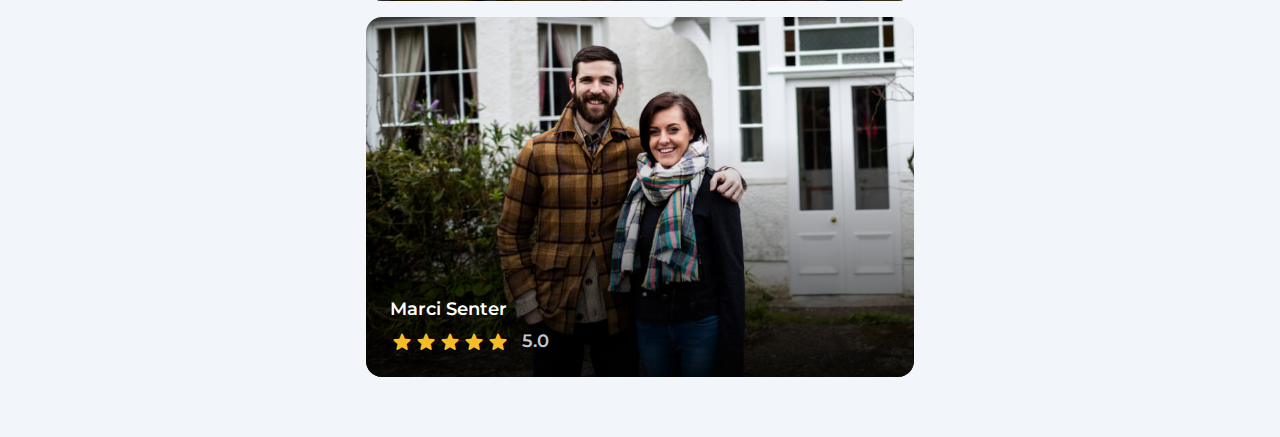
==== commit 3ad36da5: "adding main sections" ====
--- a/index.html
+++ b/index.html
@@ -84,7 +84,8 @@
 <main>
     <article>
 
-    <!-- hero -->
+    <!-- HERO -->
+
     <section class="hero">
         <div class="container">
 
@@ -163,26 +164,814 @@
         </div>
     </section>
 
-    </article>
+    <!-- PROPERTY section -->
+
+    <section class="section property" aria-labelledby="property-label">
+
+        <div class="container">
+
+            <div class="title-wrapper">
+
+                <div>
+                    <h2 class="section-title headline-small">
+                        Best home in your city
+                    </h2>
+
+                    <p class="section-text body-large">
+                        Lorem ipsum dolor sit amet consectetur. 
+                        In quisque scelerisque eget id facilisis. 
+                        Aliquam in libero egestas at.
+                    </p>
+                </div>
+
+                <a href="#" class="btn btn-outline">
+                    <span class="label-medium">Explore more</span>
+
+                    <span class="material-symbols-rounded" aria-hidden="true">arrow_outward</span>
+                </a>
+
+            </div>
+
+            <div class="property-list">
+
+                <div class="card">
+
+                    <div class="card-banner">
+
+                        <figure class="img-holder" style="--width: 585; --height: 390;">
+                        <img src="./assets/images/property-1.jpg" width="585" height="390" alt="COVA Home Realty" class="img-cover">
+                        </figure>
+
+                        <span class="badge label-medium">New</span>
+                        <button class="icon-btn fav-btn " aria-label="add to favorite" data-toggle-btn>
+                            <span class="material-symbols-rounded" aria-hidden="true">favorite</span>
+
+                        </button>
+                    </div>
+
+                    <div class="card-content">
+
+                        <span class="title-large">$710.68</span>
+
+                        <h3>
+                            <a href="#" class="title-small card-title">COVA Home Realty</a>
+                        </h3>
+
+                        <address class="body-medium card-text">
+                            1901 Thornridge Cir. Shiloh, Hawaii 81063
+                        </address>
+
+                        <div class="card-meta-list">
+
+                            <div class="meta-item">
+                                <span class="material-symbols-rounded meta-icon" aria-hidden="true">bed</span>
+
+                                <span class="meta-text label-medium">3 Bed</span>
+                            </div>
+
+                            <div class="meta-item">
+                                <span class="material-symbols-rounded meta-icon" aria-hidden="true">bathtub</span>
+
+                                <span class="meta-text label-medium">2 Bath</span>
+                            </div>
+
+                            <div class="meta-item">
+                                <span class="material-symbols-rounded meta-icon" aria-hidden="true">straighten</span>
+
+                                <span class="meta-text label-medium">1430 sqft</span>
+                            </div>
+
+                        </div>
+
+                    </div>
+
+
+                </div>
+
+                <div class="card">
+
+                    <div class="card-banner">
+
+                        <figure class="img-holder" style="--width: 585; --height: 390;">
+                        <img src="./assets/images/property-2.jpg" width="585" height="390" alt="Exit Realty" class="img-cover">
+                        </figure>
+
+                       
+                        <button class="icon-btn fav-btn " aria-label="add to favorite" data-toggle-btn>
+                            <span class="material-symbols-rounded" aria-hidden="true">favorite</span>
+                        </button>
+                    </div>
+
+                    <div class="card-content">
+
+                        <span class="title-large">$630.44</span>
+
+                        <h3>
+                            <a href="#" class="title-small card-title">Exit Realty</a>
+                        </h3>
+
+                        <address class="body-medium card-text">
+                            2972 Westheimer Rd. Santa Ana, Illinois 85486
+                        </address>
+
+                        <div class="card-meta-list">
+
+                            <div class="meta-item">
+                                <span class="material-symbols-rounded meta-icon" aria-hidden="true">bed</span>
+
+                                <span class="meta-text label-medium">5 Bed</span>
+                            </div>
+
+                            <div class="meta-item">
+                                <span class="material-symbols-rounded meta-icon" aria-hidden="true">bathtub</span>
+
+                                <span class="meta-text label-medium">4 Bath</span>
+                            </div>
+
+                            <div class="meta-item">
+                                <span class="material-symbols-rounded meta-icon" aria-hidden="true">straighten</span>
+
+                                <span class="meta-text label-medium">1630 sqft</span>
+                            </div>
+
+                        </div>
+
+                    </div>
+
+
+                </div>
+
+                <div class="card">
+
+                    <div class="card-banner">
+
+                        <figure class="img-holder" style="--width: 585; --height: 390;">
+                        <img src="./assets/images/property-3.jpg" width="585" height="390" alt="The Real Estate Group" class="img-cover">
+                        </figure>
+
+                       
+                        <button class="icon-btn fav-btn " aria-label="add to favorite" data-toggle-btn>
+                            <span class="material-symbols-rounded" aria-hidden="true">favorite</span>
+                        </button>
+                    </div>
+
+                    <div class="card-content">
+
+                        <span class="title-large">$475.22</span>
+
+                        <h3>
+                            <a href="#" class="title-small card-title">The Real Estate Group</a>
+                        </h3>
+
+                        <address class="body-medium card-text">
+                            2118 Thornridge Cir. Syracuse, Connecticut 35624
+
+                        </address>
+
+                        <div class="card-meta-list">
+
+                            <div class="meta-item">
+                                <span class="material-symbols-rounded meta-icon" aria-hidden="true">bed</span>
+
+                                <span class="meta-text label-medium">8 Bed</span>
+                            </div>
+
+                            <div class="meta-item">
+                                <span class="material-symbols-rounded meta-icon" aria-hidden="true">bathtub</span>
+
+                                <span class="meta-text label-medium">5 Bath</span>
+                            </div>
+
+                            <div class="meta-item">
+                                <span class="material-symbols-rounded meta-icon" aria-hidden="true">straighten</span>
+
+                                <span class="meta-text label-medium">1240 sqft</span>
+                            </div>
+
+                        </div>
+
+                    </div>
+
+
+                </div>
+
+                <div class="card">
+
+                    <div class="card-banner">
+
+                        <figure class="img-holder" style="--width: 585; --height: 390;">
+                        <img src="./assets/images/property-4.jpg" width="585" height="390" alt="757 Realty" class="img-cover">
+                        </figure>
+
+                       
+                        <button class="icon-btn fav-btn " aria-label="add to favorite" data-toggle-btn>
+                            <span class="material-symbols-rounded" aria-hidden="true">favorite</span>
+                        </button>
+                    </div>
+
+                    <div class="card-content">
+
+                        <span class="title-large">$576.28</span>
+
+                        <h3>
+                            <a href="#" class="title-small card-title">757 Realty</a>
+                        </h3>
+
+                        <address class="body-medium card-text">
+                            4140 Parker Rd. Allentown, New Mexico 31134
+                        </address>
+
+                        <div class="card-meta-list">
+
+                            <div class="meta-item">
+                                <span class="material-symbols-rounded meta-icon" aria-hidden="true">bed</span>
+
+                                <span class="meta-text label-medium">6 Bed</span>
+                            </div>
+
+                            <div class="meta-item">
+                                <span class="material-symbols-rounded meta-icon" aria-hidden="true">bathtub</span>
+
+                                <span class="meta-text label-medium">6 Bath</span>
+                            </div>
+
+                            <div class="meta-item">
+                                <span class="material-symbols-rounded meta-icon" aria-hidden="true">straighten</span>
+
+                                <span class="meta-text label-medium">1260 sqft</span>
+                            </div>
+
+                        </div>
+
+                    </div>
+
+
+                </div>
+                
+                <div class="card">
+
+                    <div class="card-banner">
+
+                        <figure class="img-holder" style="--width: 585; --height: 390;">
+                        <img src="./assets/images/property-5.jpg" width="585" height="390" alt="Beach Pros Realty Inc." class="img-cover">
+                        </figure>
+
+                       
+                        <button class="icon-btn fav-btn " aria-label="add to favorite" data-toggle-btn>
+                            <span class="material-symbols-rounded" aria-hidden="true">favorite</span>
+                        </button>
+                    </div>
+
+                    <div class="card-content">
+
+                        <span class="title-large">$473.85</span>
+
+                        <h3>
+                            <a href="#" class="title-small card-title">Beach Pros Realty Inc.</a>
+                        </h3>
+
+                        <address class="body-medium card-text">
+                            2715 Ash Dr. San Jose, South Dakota 83475
+                        </address>
+
+                        <div class="card-meta-list">
+
+                            <div class="meta-item">
+                                <span class="material-symbols-rounded meta-icon" aria-hidden="true">bed</span>
+
+                                <span class="meta-text label-medium">10 Bed</span>
+                            </div>
+
+                            <div class="meta-item">
+                                <span class="material-symbols-rounded meta-icon" aria-hidden="true">bathtub</span>
+
+                                <span class="meta-text label-medium">8 Bath</span>
+                            </div>
+
+                            <div class="meta-item">
+                                <span class="material-symbols-rounded meta-icon" aria-hidden="true">straighten</span>
+
+                                <span class="meta-text label-medium">2350 sqft</span>
+                            </div>
+
+                        </div>
+
+                    </div>
+
+
+                </div>
+
+                <div class="card">
+
+                    <div class="card-banner">
+
+                        <figure class="img-holder" style="--width: 585; --height: 390;">
+                        <img src="./assets/images/property-6.jpg" width="585" height="390" alt="Keller Williams Elite Town Center" class="img-cover">
+                        </figure>
+
+                       
+                        <button class="icon-btn fav-btn " aria-label="add to favorite" data-toggle-btn>
+                            <span class="material-symbols-rounded" aria-hidden="true">favorite</span>
+                        </button>
+                    </div>
+
+                    <div class="card-content">
+
+                        <span class="title-large">$105.55</span>
+
+                        <h3>
+                            <a href="#" class="title-small card-title">Keller Williams Elite Town Center</a>
+                        </h3>
+
+                        <address class="body-medium card-text">
+                            3517 W. Gray St. Utica, Pennsylvania 57867
+                        </address>
+
+                        <div class="card-meta-list">
+
+                            <div class="meta-item">
+                                <span class="material-symbols-rounded meta-icon" aria-hidden="true">bed</span>
+
+                                <span class="meta-text label-medium">8 Bed</span>
+                            </div>
+
+                            <div class="meta-item">
+                                <span class="material-symbols-rounded meta-icon" aria-hidden="true">bathtub</span>
+
+                                <span class="meta-text label-medium">8 Bath</span>
+                            </div>
+
+                            <div class="meta-item">
+                                <span class="material-symbols-rounded meta-icon" aria-hidden="true">straighten</span>
+
+                                <span class="meta-text label-medium">1950 sqft</span>
+                            </div>
+
+                        </div>
+
+                    </div>
+
+
+                </div>
+
+                <div class="card">
+
+                    <div class="card-banner">
+
+                        <figure class="img-holder" style="--width: 585; --height: 390;">
+                        <img src="./assets/images/property-7.jpg" width="585" height="390" alt="All Pros Real Estate" class="img-cover">
+                        </figure>
+
+                       
+                        <button class="icon-btn fav-btn " aria-label="add to favorite" data-toggle-btn>
+                            <span class="material-symbols-rounded" aria-hidden="true">favorite</span>
+                        </button>
+                    </div>
+
+                    <div class="card-content">
+
+                        <span class="title-large">$739.65</span>
+
+                        <h3>
+                            <a href="#" class="title-small card-title">All Pros Real Estate</a>
+                        </h3>
+
+                        <address class="body-medium card-text">
+                            8502 Preston Rd. Inglewood, Maine 98380
+                        </address>
+
+                        <div class="card-meta-list">
+
+                            <div class="meta-item">
+                                <span class="material-symbols-rounded meta-icon" aria-hidden="true">bed</span>
+
+                                <span class="meta-text label-medium">4 Bed</span>
+                            </div>
+
+                            <div class="meta-item">
+                                <span class="material-symbols-rounded meta-icon" aria-hidden="true">bathtub</span>
+
+                                <span class="meta-text label-medium">4 Bath</span>
+                            </div>
+
+                            <div class="meta-item">
+                                <span class="material-symbols-rounded meta-icon" aria-hidden="true">straighten</span>
+
+                                <span class="meta-text label-medium">1580 sqft</span>
+                            </div>
+
+                        </div>
+
+                    </div>
+
+
+                </div>
+
+                <div class="card">
+
+                    <div class="card-banner">
+
+                        <figure class="img-holder" style="--width: 585; --height: 390;">
+                        <img src="./assets/images/property-8.jpg" width="585" height="390" alt="FIT Realty" class="img-cover">
+                        </figure>
+
+                       
+                        <button class="icon-btn fav-btn " aria-label="add to favorite" data-toggle-btn>
+                            <span class="material-symbols-rounded" aria-hidden="true">favorite</span>
+                        </button>
+                    </div>
+
+                    <div class="card-content">
+
+                        <span class="title-large">$948.55</span>
+
+                        <h3>
+                            <a href="#" class="title-small card-title">FIT Realty</a>
+                        </h3>
+
+                        <address class="body-medium card-text">
+                            4517 Washington Ave. Manchester, Kentucky 39495
+                        </address>
+
+                        <div class="card-meta-list">
+
+                            <div class="meta-item">
+                                <span class="material-symbols-rounded meta-icon" aria-hidden="true">bed</span>
+
+                                <span class="meta-text label-medium">3 Bed</span>
+                            </div>
+
+                            <div class="meta-item">
+                                <span class="material-symbols-rounded meta-icon" aria-hidden="true">bathtub</span>
+
+                                <span class="meta-text label-medium">2 Bath</span>
+                            </div>
+
+                            <div class="meta-item">
+                                <span class="material-symbols-rounded meta-icon" aria-hidden="true">straighten</span>
+
+                                <span class="meta-text label-medium">1120 sqft</span>
+                            </div>
+
+                        </div>
+
+                    </div>
+
+
+                </div>
+
+            </div>
+
+        </div>
+
+    </section>
+
+    <!-- FEATURE section -->
+
+    <section class="section feature" aria-labelledby="feature-label">
+
+        <div class="container">
+
+            <figure class="feature-banner">
+                <img src="./assets/images/feature-banner-1.jpg" width="1020" height="690" loading="lazy" alt="feature banner" class="img-cover">
+            </figure>
+
+            <div class="feature-content">
+
+                <h2 class="headline-medium" id="feature-label">
+                    We Specialize In Quality Home Renovations
+                </h2>
+
+                <p class="body-large feature-text">
+                    Looking to renovate your home to reflect your style and personality? 
+                    Look no further than our team of experts who specialize in 
+                    quality home renovations to transform your space into a dream home 
+                    you’ll love. From design to execution.
+
+                </p>
+
+                <ul class="feature-list">
+                    <li class="feature-item">
+                        <span class="material-symbols-rounded feature-icon" aria-hidden="true">check_circle</span>
+
+                        <span class="body-medium">Smart Home</span>
+                    </li>
+
+                    <li class="feature-item">
+                        <span class="material-symbols-rounded feature-icon" aria-hidden="true">check_circle</span>
+
+                        <span class="body-medium">Beautiful Scene Around</span>
+                    </li>
+
+                    <li class="feature-item">
+                        <span class="material-symbols-rounded feature-icon" aria-hidden="true">check_circle</span>
+
+                        <span class="body-medium">Exceptional lifestyle</span>
+                    </li>
+
+                    <li class="feature-item">
+                        <span class="material-symbols-rounded feature-icon" aria-hidden="true">check_circle</span>
+
+                        <span class="body-medium">Complete 24/7 Security</span>
+                    </li>
+                </ul>
+
+            </div>
+
+        </div>
+
+    </section>
+
+    <section class="section feature feature-2" aria-labelledby="feature-label-2">
+
+        <div class="container">
+
+            <figure class="feature-banner">
+                <img src="./assets/images/feature-banner-2.jpg" width="1020" height="690" loading="lazy" alt="feature banner" class="img-cover">
+            </figure>
+
+            <div class="feature-content">
+
+                <h2 class="headline-medium" id="feature-label-2">
+                    We Are Experts In Historic Home Renovations
+                </h2>
+
+                <p class="body-large feature-text">
+                    Looking to renovate your home to reflect your 
+                    style and personality? Look no further than our 
+                    team of experts who specialize in quality home 
+                    renovations to transform your space into a dream 
+                    home you’ll love. From design to execution.
+
+                </p>
+
+                <ul class="feature-list">
+                    <li class="feature-item">
+                        <span class="material-symbols-rounded feature-icon" aria-hidden="true">check_circle</span>
+
+                        <span class="body-medium">Smart Home</span>
+                    </li>
+
+                    <li class="feature-item">
+                        <span class="material-symbols-rounded feature-icon" aria-hidden="true">check_circle</span>
+
+                        <span class="body-medium">Beautiful Scene Around</span>
+                    </li>
+
+                    <li class="feature-item">
+                        <span class="material-symbols-rounded feature-icon" aria-hidden="true">check_circle</span>
+
+                        <span class="body-medium">Exceptional lifestyle</span>
+                    </li>
+
+                    <li class="feature-item">
+                        <span class="material-symbols-rounded feature-icon" aria-hidden="true">check_circle</span>
+
+                        <span class="body-medium">Complete 24/7 Security</span>
+                    </li>
+                </ul>
+
+            </div>
+
+        </div>
+
+    </section>
+
+
+    <!-- VIDEO section -->
+
+    <section class="section video">
+        <div class="container">
+
+            <div class="video-card">
+                <button class="play-btn" aria-label="play video">
+                    <span class="material-symbols-rounded" aria-hidden="true">play_arrow</span>
+                </button>
+            </div>
+
+        </div>
+    </section>
+
+    <!-- STORY section -->
+
+    <section class="section story">
+        <div class="container">
+
+        <div class="title-wrapper">
+            <div>
+                <p class="section-subtitle title-medium">
+                    Our Customers
+                </p>
+                <h2 class="section-title headline-medium">
+                    We Help 1000+ Family Find Their True Home   
+                </h2>
+
+                <ul class="avatar-list">
+                    <li class="avatar">
+                        <img src="./assets/images/avatar-1.jpg" width="120" height="80" loading="lazy" alt="John smith" class="img-cover">
+                    </li>
+
+                    <li class="avatar">
+                        <img src="./assets/images/avatar-2.jpg" width="120" height="80" loading="lazy" alt="Jane smith" class="img-cover">
+                    </li>
+
+                    <li class="avatar">
+                        <img src="./assets/images/avatar-3.jpg" width="120" height="80" loading="lazy" alt="John smith" class="img-cover">
+                    </li>
+
+                    <li class="avatar">
+                        <img src="./assets/images/avatar-4.jpg" width="120" height="80" loading="lazy" alt="Jane smith" class="img-cover">
+                    </li>
+
+                   <div class="overlay-content">
+                    <span class="label-medium">
+                        99+
+                    </span>
+                   </div>
+                </ul>
+
+            </div>
+
+            <a href="#" class="btn btn-outline">
+                <span class="label-medium">View All Stories</span>
+
+                <span class="material-symbols-rounded" aria-hidden="true">arrow_outward</span>
+            </a>
+
+        </div>    
+
+        <ul class="story-list">
+
+            <li class="story-card" style="background-image: url(./assets/images/story-1.jpg);">
+                <a href="#" class="overlay-content">
+
+                    <div>
+                        <h3 class="title-small">Chris Traeger</h3>
+
+                        <div class="rating-wrapper">
+                            <span class="material-symbols-rounded" aria-hidden="true">star</span>
+                            <span class="material-symbols-rounded" aria-hidden="true">star</span>
+                            <span class="material-symbols-rounded" aria-hidden="true">star</span>
+                            <span class="material-symbols-rounded" aria-hidden="true">star</span>
+                            <span class="material-symbols-rounded" aria-hidden="true">star</span>
+
+                            <data class="title-small rating-text" value="5">5.0</data>
+                        </div>
+                    </div>
+
+                    <figure class="card-avatar">
+                        <img src="./assets/images/story-avatar-1.jpg" width="56" height="56" loading="lazy" alt="Chris Traeger" class="img-cov">
+                    </figure>
+
+
+                </a>
+            </li>
+
+            <li class="story-card" style="background-image: url(./assets/images/story-2.jpg);">
+                <a href="#" class="overlay-content">
+
+                    <div>
+                        <h3 class="title-small">Duke Silver</h3>
+
+                        <div class="rating-wrapper">
+                            <span class="material-symbols-rounded" aria-hidden="true">star</span>
+                            <span class="material-symbols-rounded" aria-hidden="true">star</span>
+                            <span class="material-symbols-rounded" aria-hidden="true">star</span>
+                            <span class="material-symbols-rounded" aria-hidden="true">star</span>
+                            <span class="material-symbols-rounded" aria-hidden="true">star</span>
+
+                            <data class="title-small rating-text" value="5">5.0</data>
+                        </div>
+                    </div>
+
+                    <figure class="card-avatar">
+                        <img src="./assets/images/story-avatar-2.jpg" width="56" height="56" loading="lazy" alt="Duke Silver" class="img-cov">
+                    </figure>
+
+
+                </a>
+            </li>
+
+            <li class="story-card" style="background-image: url(./assets/images/story-3.jpg);">
+                <a href="#" class="overlay-content">
+
+                    <div>
+                        <h3 class="title-small">Tsukasa Aoi</h3>
+
+                        <div class="rating-wrapper">
+                            <span class="material-symbols-rounded" aria-hidden="true">star</span>
+                            <span class="material-symbols-rounded" aria-hidden="true">star</span>
+                            <span class="material-symbols-rounded" aria-hidden="true">star</span>
+                            <span class="material-symbols-rounded" aria-hidden="true">star</span>
+                            <span class="material-symbols-rounded" aria-hidden="true">star</span>
+
+                            <data class="title-small rating-text" value="5">5.0</data>
+                        </div>
+                    </div>
+
+                    <figure class="card-avatar">
+                        <img src="./assets/images/story-avatar-3.jpg" width="56" height="56" loading="lazy" alt="Tsukasa Aoi" class="img-cov">
+                    </figure>
+
+
+                </a>
+            </li>
+
+            <li class="story-card" style="background-image: url(./assets/images/story-4.jpg);">
+                <a href="#" class="overlay-content">
+
+                    <div>
+                        <h3 class="title-small">Freida Varnes</h3>
+
+                        <div class="rating-wrapper">
+                            <span class="material-symbols-rounded" aria-hidden="true">star</span>
+                            <span class="material-symbols-rounded" aria-hidden="true">star</span>
+                            <span class="material-symbols-rounded" aria-hidden="true">star</span>
+                            <span class="material-symbols-rounded" aria-hidden="true">star</span>
+                            <span class="material-symbols-rounded" aria-hidden="true">star</span>
+
+                            <data class="title-small rating-text" value="5">5.0</data>
+                        </div>
+                    </div>
+
+                    <figure class="card-avatar">
+                        <img src="./assets/images/story-avatar-4.jpg" width="56" height="56" loading="lazy" alt="Freida Varnes" class="img-cov">
+                    </figure>
+
+
+                </a>
+            </li>
+
+            <li class="story-card" style="background-image: url(./assets/images/story-5.jpg);">
+                <a href="#" class="overlay-content">
+
+                    <div>
+                        <h3 class="title-small">Carl Lorthner</h3>
+
+                        <div class="rating-wrapper">
+                            <span class="material-symbols-rounded" aria-hidden="true">star</span>
+                            <span class="material-symbols-rounded" aria-hidden="true">star</span>
+                            <span class="material-symbols-rounded" aria-hidden="true">star</span>
+                            <span class="material-symbols-rounded" aria-hidden="true">star</span>
+                            <span class="material-symbols-rounded" aria-hidden="true">star</span>
+
+                            <data class="title-small rating-text" value="5">5.0</data>
+                        </div>
+                    </div>
+
+                    <figure class="card-avatar">
+                        <img src="./assets/images/story-avatar-5.jpg" width="56" height="56" loading="lazy" alt="Carl Lorthner" class="img-cov">
+                    </figure>
+
+
+                </a>
+            </li>
+
+            <li class="story-card" style="background-image: url(./assets/images/story-6.jpg);">
+                <a href="#" class="overlay-content">
+
+                    <div>
+                        <h3 class="title-small">Marci Senter</h3>
+
+                        <div class="rating-wrapper">
+                            <span class="material-symbols-rounded" aria-hidden="true">star</span>
+                            <span class="material-symbols-rounded" aria-hidden="true">star</span>
+                            <span class="material-symbols-rounded" aria-hidden="true">star</span>
+                            <span class="material-symbols-rounded" aria-hidden="true">star</span>
+                            <span class="material-symbols-rounded" aria-hidden="true">star</span>
+
+                            <data class="title-small rating-text" value="5">5.0</data>
+                        </div>
+                    </div>
+
+                    <figure class="card-avatar">
+                        <img src="./assets/images/story-avatar-6.jpg" width="56" height="56" loading="lazy" alt="Marci Senter" class="img-cov">
+                    </figure>
+
+
+                </a>
+            </li>
+
+        </ul>
+
+        </div>
+    </section>
+
+
+
+  </article>
 </main>
 
 
-
-    
-   <!-- <div class="headline-large">Headline large</div> 
-   <div class="headline-medium">Headline medium</div>
-   <div class="headline-small">Headline small</div>
-
-   <div class="title-large">Title large</div>
-   <div class="title-medium">Title medium</div>
-   <div class="title-small">Title small</div>
-
-   <div class="body-large">Body large</div> 
-   <div class="body-medium">Body medium</div> 
-
-   <div class="label-medium">Label medium</div>  -->
- 
-
-
+<!-- FOOOOTER  -->
+
+
+  
+
+
+
+
+
+  
 </body>
 </html>--- a/assets/css/style.css
+++ b/assets/css/style.css
@@ -267,6 +267,31 @@
   margin-inline: auto;
 }
 
+.section {
+  padding-block-end: 60px;
+}
+
+.title-wrapper {
+  margin-block-end: 32px;
+}
+
+.img-holder {
+  aspect-ratio: var(--width) / var(--height);
+  background-color: var(--neutral-80);
+  overflow: hidden;
+}
+
+.img-cover {
+  width: 100%;
+  height: 100%;
+  object-fit: cover;
+}
+
+
+
+
+
+
 
 /*-----------------------------------*\
   #COMPONENT
@@ -338,6 +363,127 @@
 .icon-btn:where(:hover, :focus-visible) {
   background-color: var(--neutral-90);
 }
+
+/* badge */
+
+.badge {
+  height: 32px;
+  max-width: max-content;
+  display: grid;
+  place-items: center;
+  padding-inline: 16px;
+  background-color: var(--secondary-100);
+  border-radius: var(--radius-small);
+  box-shadow: var(--shadow-3);
+}
+
+/* card */
+
+.card {
+  border-radius: var(--radius-large);
+  overflow: hidden;
+  box-shadow: var(--shadow-2);
+  transition: var(--transition-duration-quick) var(--transition-easing-quick);
+}
+
+.card:where(:hover, :focus-within) {
+  box-shadow: var(--shadow-4);
+}
+
+.card-banner {
+  position: relative;
+}
+
+.card-banner .img-cover {
+  transition: var(--transition-duration-smooth) var(--transition-easing-quick);
+}
+
+.card:where(:hover, :focus-within) .img-cover {
+  scale: 1.05;
+  rotate: 2deg;
+}
+
+.card :where(.badge, .icon-btn) {
+  position: absolute;
+  top: 20px;
+}
+
+.card .badge {
+  left: 20px;
+}
+
+.card .icon-btn {
+  right: 20px;
+  opacity: 0;
+  visibility: hidden;
+  scale: 0.8;
+  transition: var(--transition-duration-smooth) var(--transition-easing-quick);
+}
+
+.fav-btn {
+  color: var(--error-100);
+}
+
+.fav-btn.active .material-symbols-rounded {
+  font-variation-settings: 'FILL' 1;
+}
+
+.card:where(:hover, :focus-within) .icon-btn {
+  opacity: 1;
+  visibility: visible;
+  scale: 1;
+}
+
+
+.card-content {
+padding: 20px 20px 24px;
+}
+
+
+.card-title {
+margin-block: 8px;
+color: var(--neutral-20);
+white-space: nowrap;
+overflow: hidden;
+text-overflow: ellipsis;
+transition: var(--transition-duration-quick) var(--transition-easing-quick);
+}
+
+.card-title:where(:hover, :focus-visible) {
+color: var(--neutral-10);
+}
+
+.card-text {
+  color: var(--neutral-40);
+}
+
+.card-meta-list {
+  padding-block-start: 16px;
+  margin-block-start: 16px;
+  border-block-start: 1px solid var(--neutral-90);
+  display: flex;
+  justify-content: space-between;
+  align-items: center;
+  flex-wrap: wrap;
+  gap: 12px;
+
+}
+
+.card .meta-item {
+  display: flex;
+  align-items: center;
+  gap: 4px;
+  color: var(--neutral-20);
+}
+
+
+
+
+
+
+
+
+
 
 
 
@@ -551,7 +697,20 @@
   #PROPERTY
 \*-----------------------------------*/
 
-
+.property {
+  padding-block-start: 60px;
+}
+
+.property .section-text {
+  margin-block: 8px 16px;
+  color: var(--neutral-30);
+}
+
+.property-list {
+  display: grid;
+  grid-template-columns: repeat(auto-fit, minmax(280px, 1fr));
+  gap: 16px;
+}
 
 
 
@@ -560,6 +719,39 @@
 \*-----------------------------------*/
 
 
+.feature-banner {
+  aspect-ratio: 3 / 2;
+  overflow: hidden;
+  border-radius: var(--radius-extra-large);
+}
+
+.feature-content {
+  padding: 24px 16px 0;
+}
+
+.feature-content .feature-text {
+  margin-block: 16px;
+}
+
+.feature-text .feature-item {
+  color: var(--neutral-30);
+}
+
+.feature-list {
+  display: grid;
+  gap: 12px;
+}
+
+.feature-item {
+  display: flex;
+  align-items: center;
+  gap: 8px;
+}
+
+.feature-icon {
+  color: var(--primary-100);
+  font-size: 2.2rem;
+}
 
 
 
@@ -567,7 +759,40 @@
   #VIDEO
 \*-----------------------------------*/
 
-
+.video-card {
+  height: 260px;
+  border-radius: 32px;
+  background: linear-gradient(0deg, #0000004D, #0000004D), url('../images/video-card.jpg');
+  background-repeat: no-repeat;
+  background-size: cover;
+  display: grid;
+  place-items: center;
+}
+
+.play-btn {
+  width: 72px;
+  height: 72px;
+  display: grid;
+  place-items: center;
+  background-color: var(--neutral-100);
+  color: var(--primary-100);
+  border-radius: var(--radius-circle);
+  animation: pulse 1.5s var(--transition-easing-quick) forwards infinite;
+}
+
+@keyframes pulse {
+  0% {
+    box-shadow: 0 0 0 0 #FFFFFF80;
+  } 
+  100% {
+    box-shadow: 0 0 0 20px #FFFFFF00;
+  } 
+}
+
+.play-btn .material-symbols-rounded {
+  font-size: 4rem;
+  font-variation-settings: 'FILL' 1;
+}
 
 
 
@@ -575,13 +800,107 @@
   #STORY
 \*-----------------------------------*/
 
-
-
+.story .section-subtitle {
+  color: var(--primary-100);
+}
+
+.story .section-title {
+  margin-block: 12px;
+}
+
+.avatar-list {
+  display: flex;
+}
+
+.avatar {
+  position: relative;
+  width: 60px;
+  height: 46px;
+  border-radius: var(--radius-full);
+  border: 3px solid var(--neutral-98);
+  overflow: hidden;
+}
+
+.avatar:not(:first-child) {
+  margin-inline-start: -10px;
+}
+
+.avatar .overlay-content {
+  position: absolute;
+  inset: 0;
+  display: grid;
+  place-items: center;
+  background-color: #000000BF;
+  color: var(--neutral-100);
+}
+
+.story .title-wrapper {
+  display: grid;
+  gap: 16px;
+}
+
+.story-list {
+  display: grid;
+  gap: 16px;
+}
+
+.story-card {
+  position: relative;
+  height: 360px;
+  background-repeat: no-repeat;
+  background-size: cover;
+  background-position: center;
+  border-radius: var(--radius-large);
+  overflow: hidden;
+  transition: var(--transition-duration-quick) var(--transition-easing-quick);
+}
+
+
+.story-card:where(:hover, :focus-visible) {
+  scale: 0.99;
+}
+
+.story-card .overlay-content {
+  position: absolute;
+  inset: 0;
+  background: linear-gradient(180deg, #00000000 33.33%, #000000cc 100%);
+  color: var(--white);
+  display: flex;
+  justify-content: space-between;
+  align-items: flex-end;
+  padding: 24px;
+}
+
+.story-card .rating-wrapper{
+  display: flex;
+  align-items: center;
+  margin-block-start: 8px;
+}
+
+.story-card .rating-text {
+  margin-inline-start: 12px;
+  color: var(--neutral-80);
+}
+
+.story-card .material-symbols-rounded {
+  font-variation-settings: 'FILL' 1;
+  color: var(--yellow);
+}
+
+.story-card .card-avatar {
+  width: 56px;
+  height: 56px;
+  border-radius: var(--radius-circle);
+  box-shadow: var(--shadow-3);
+  overflow: hidden;
+}
 
 
 /*-----------------------------------*\
   #FOOTER
 \*-----------------------------------*/
+
+
 
 
 
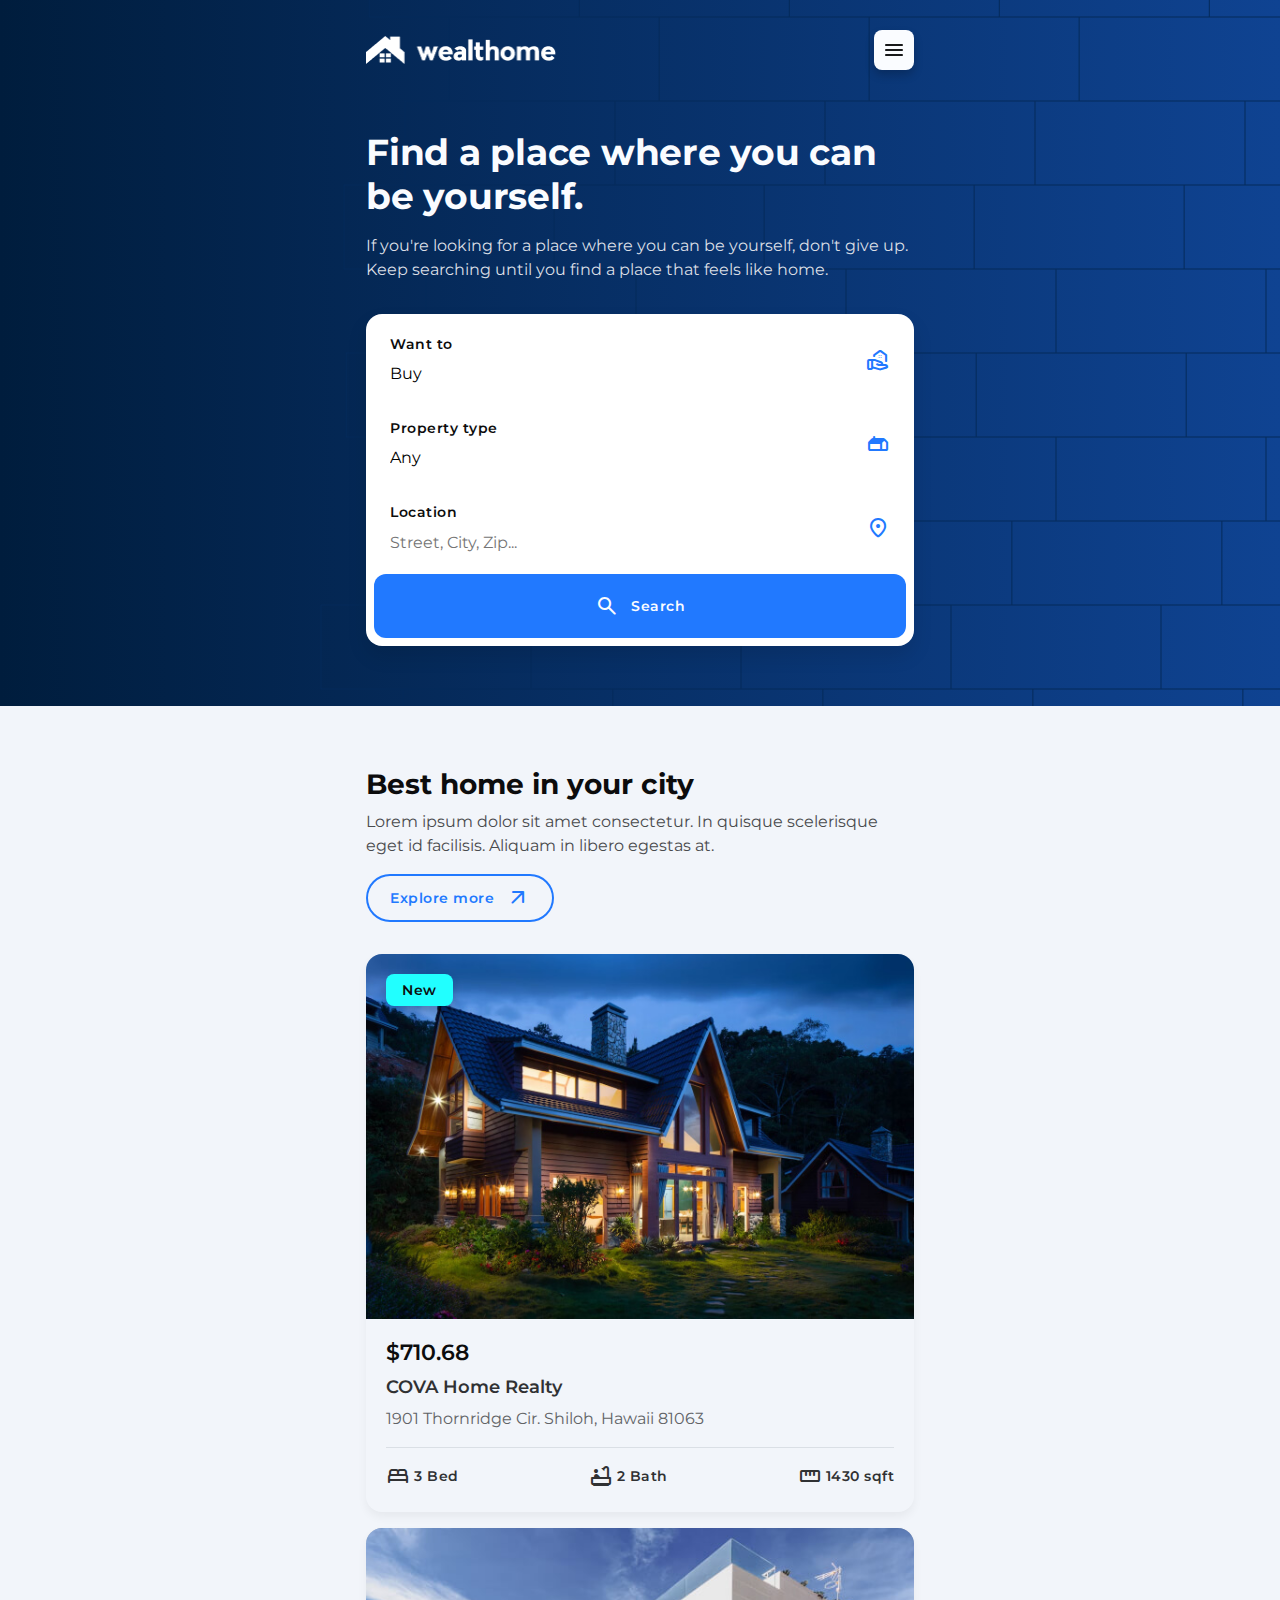
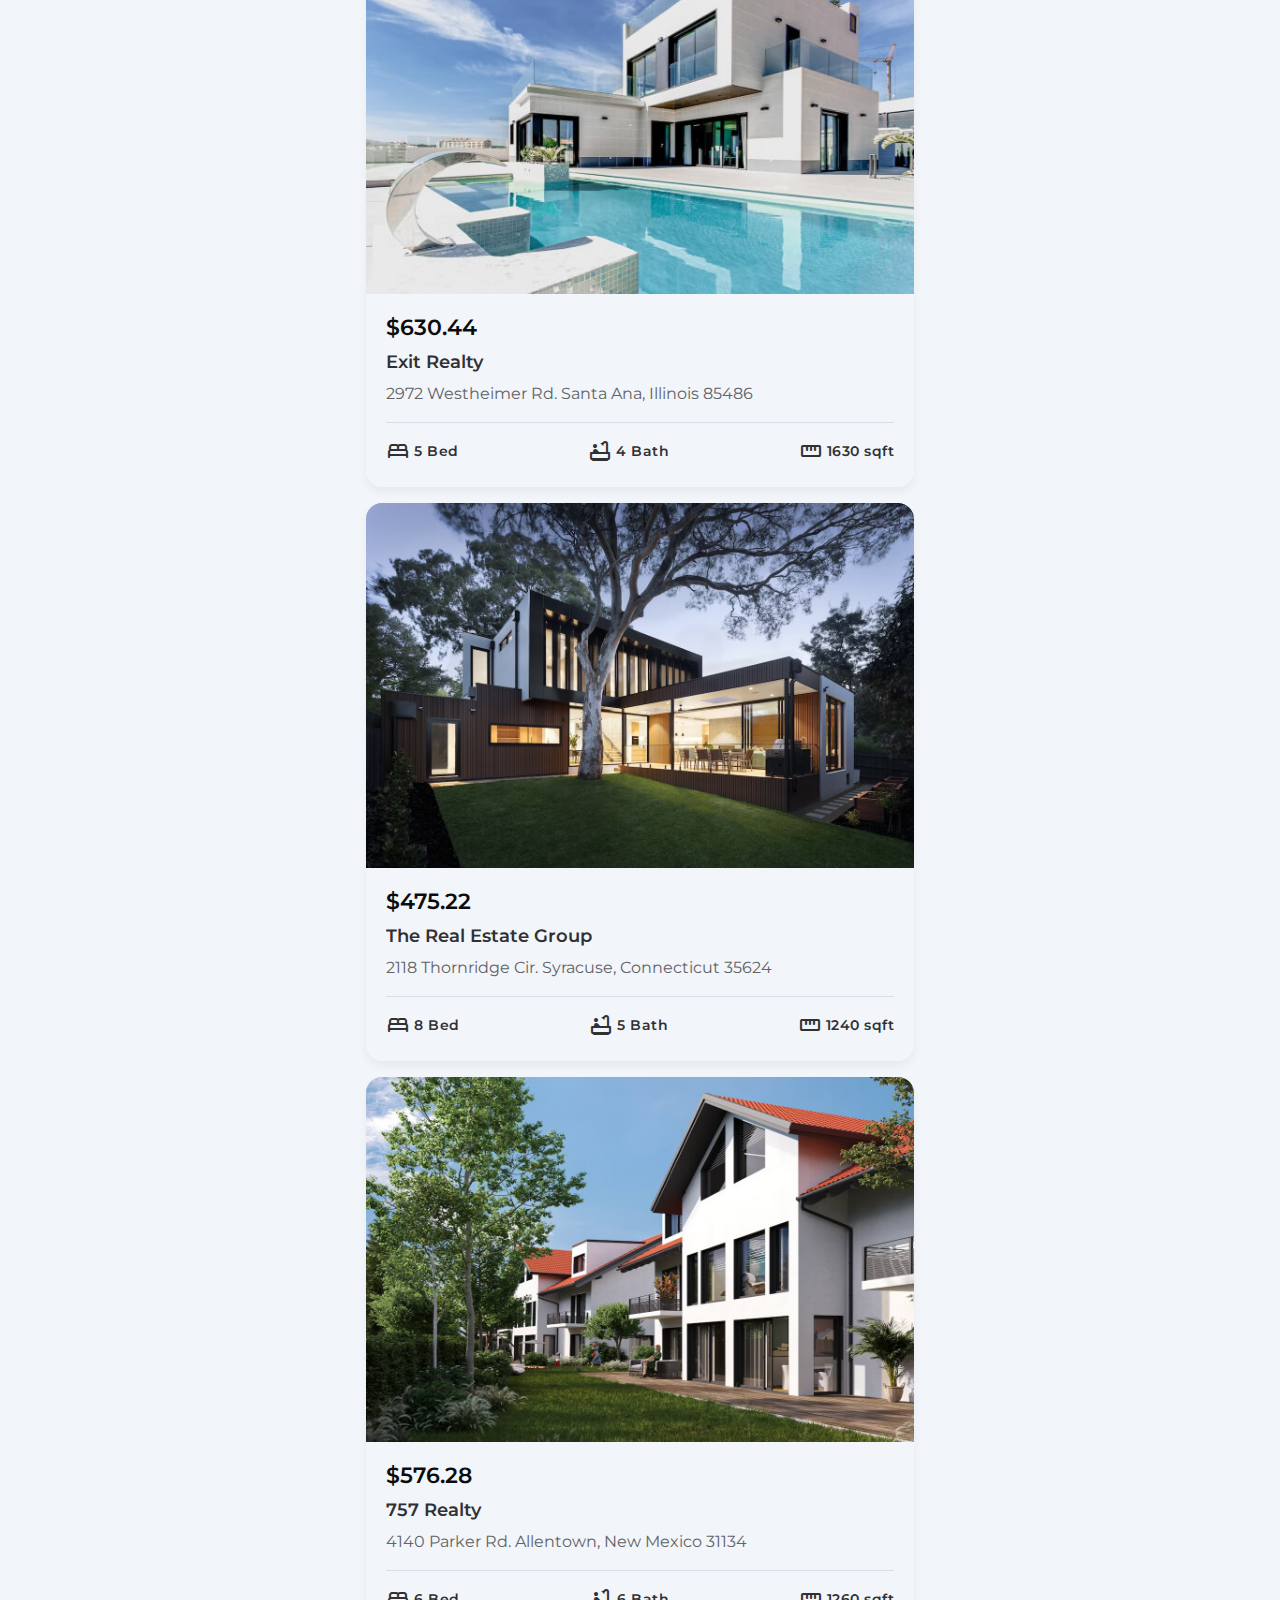
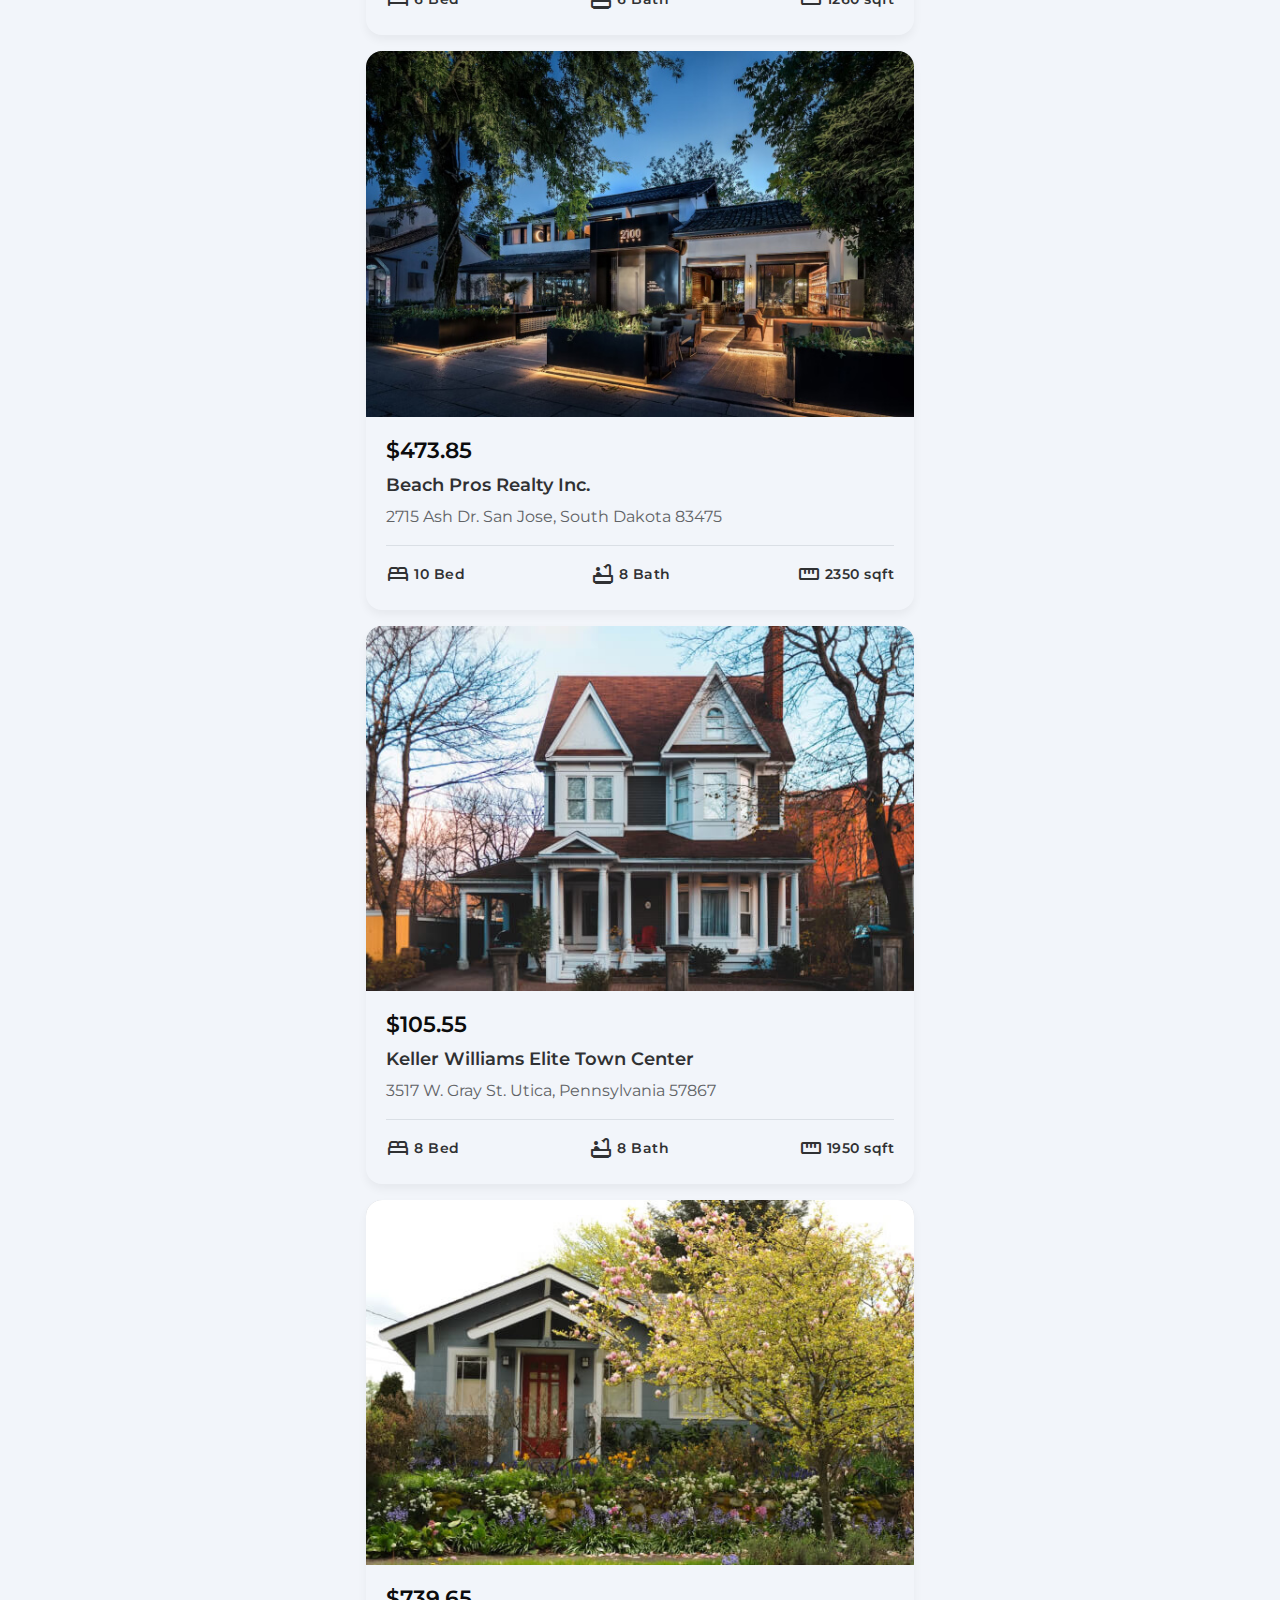
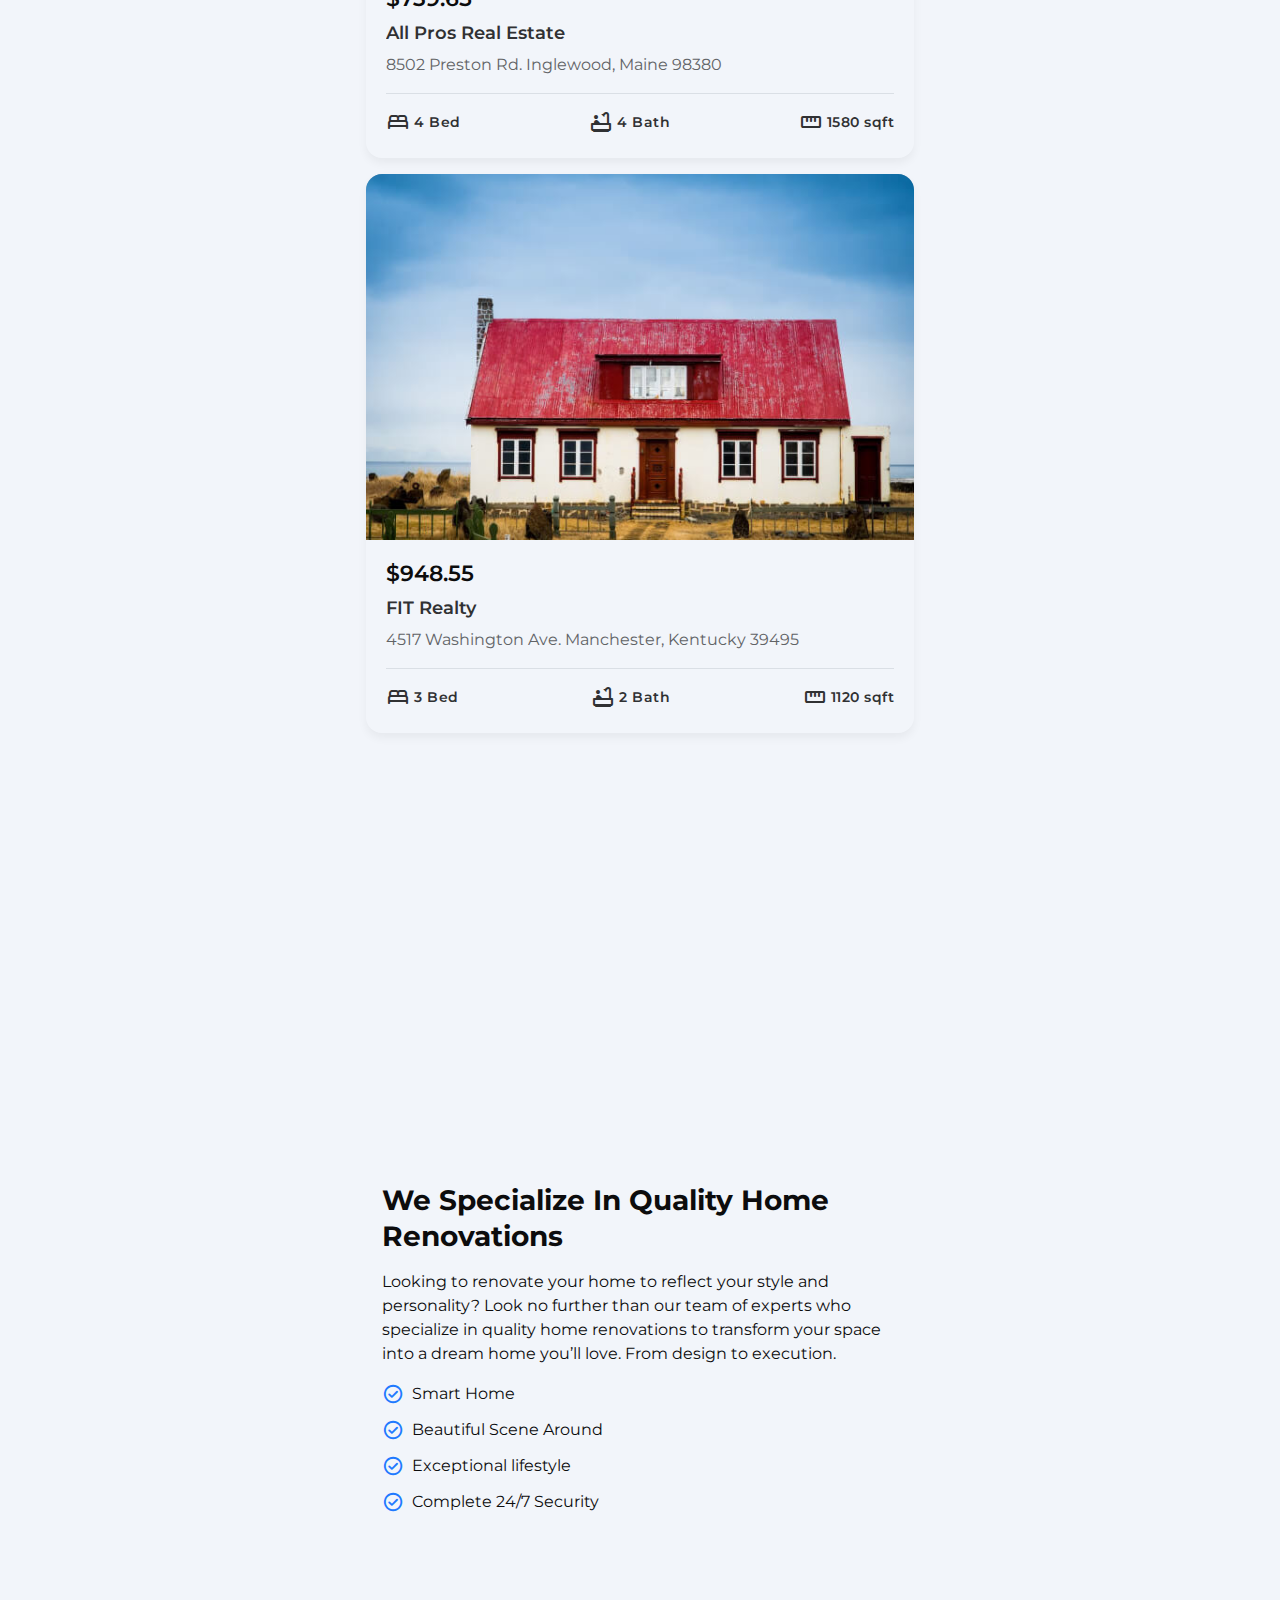
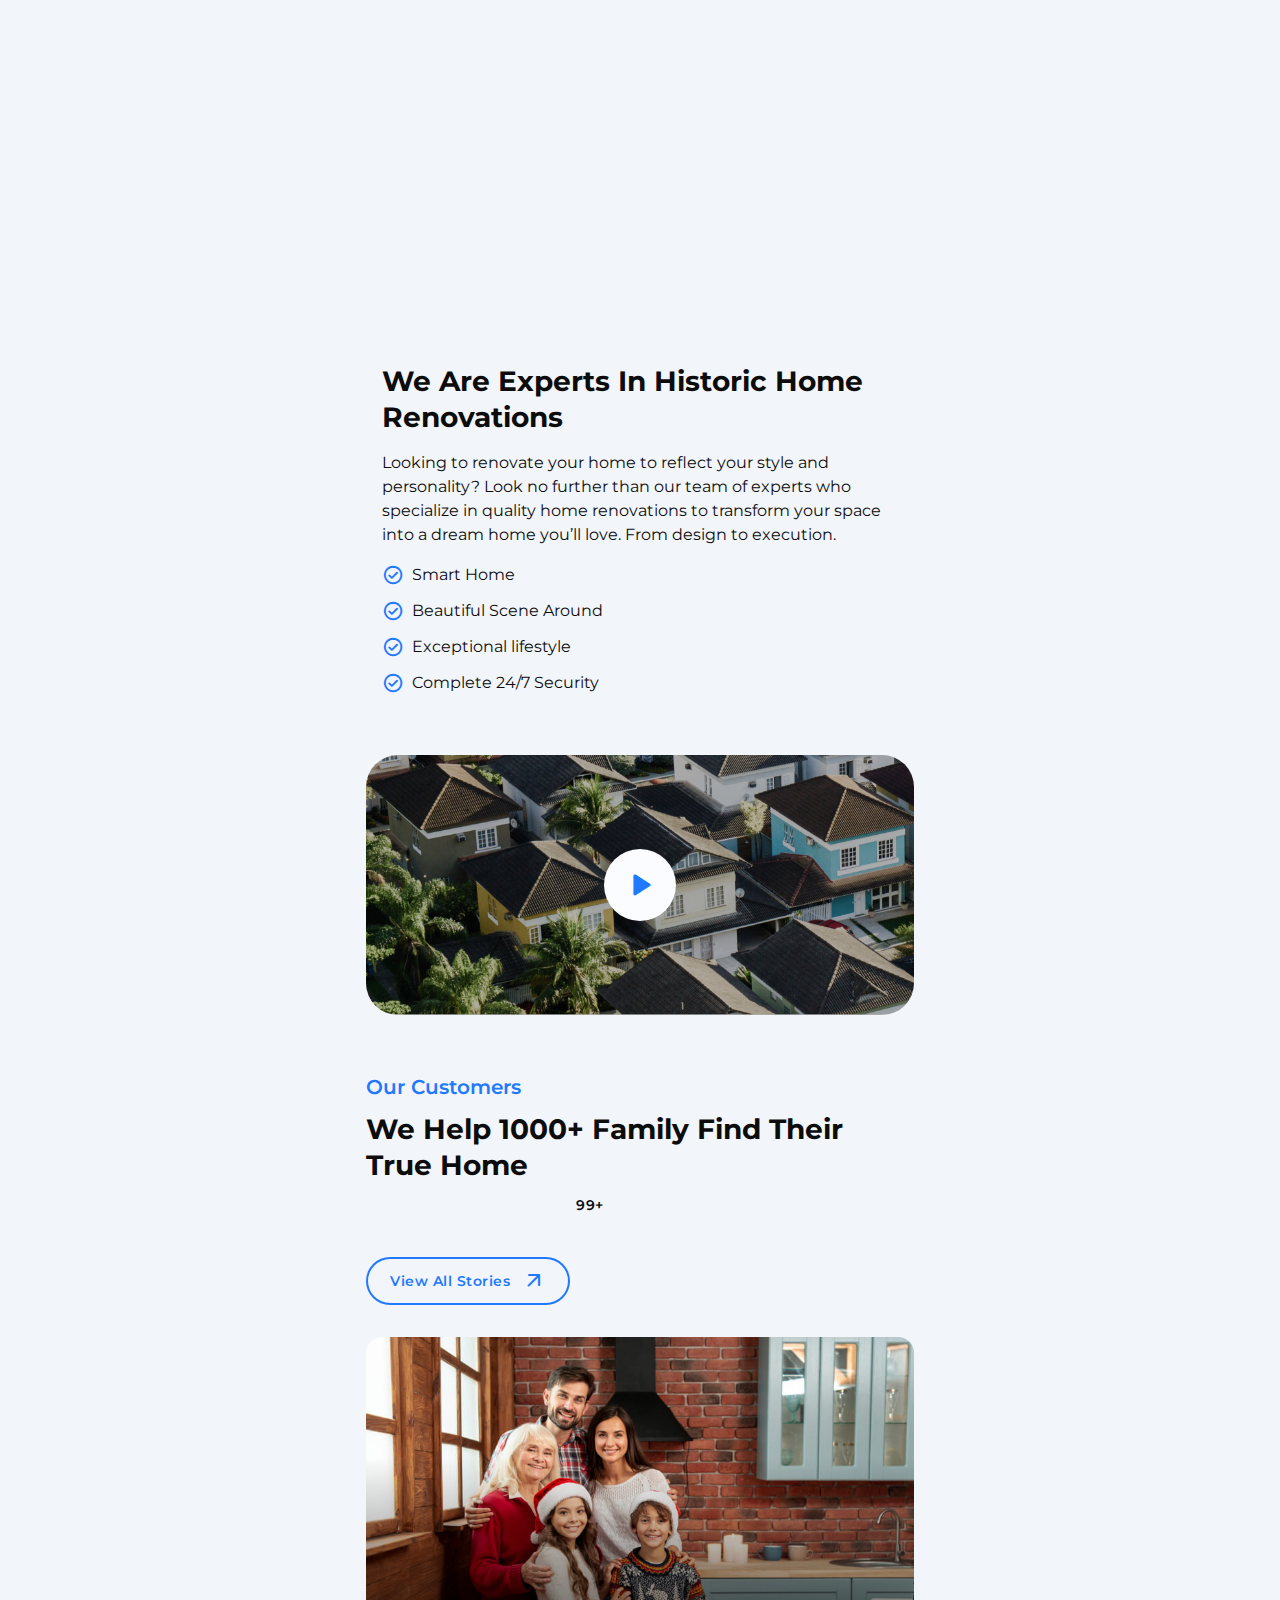
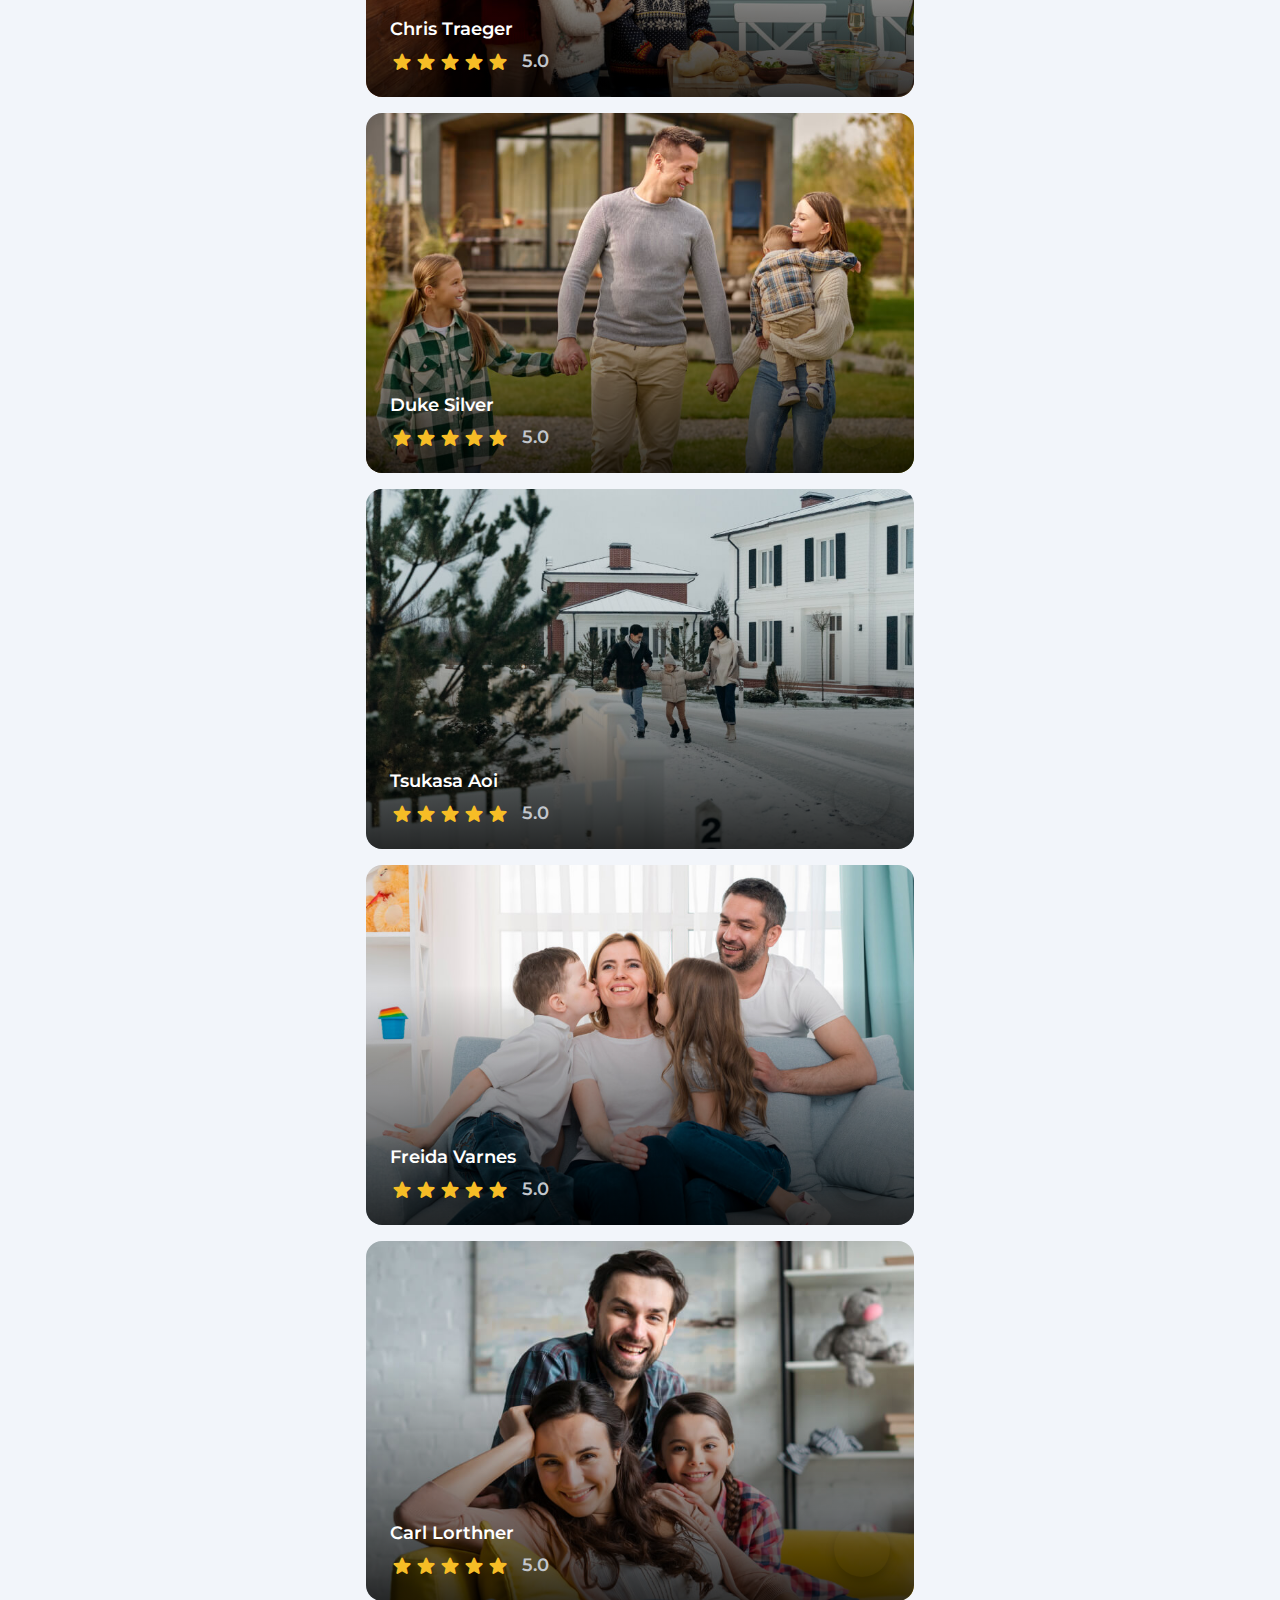
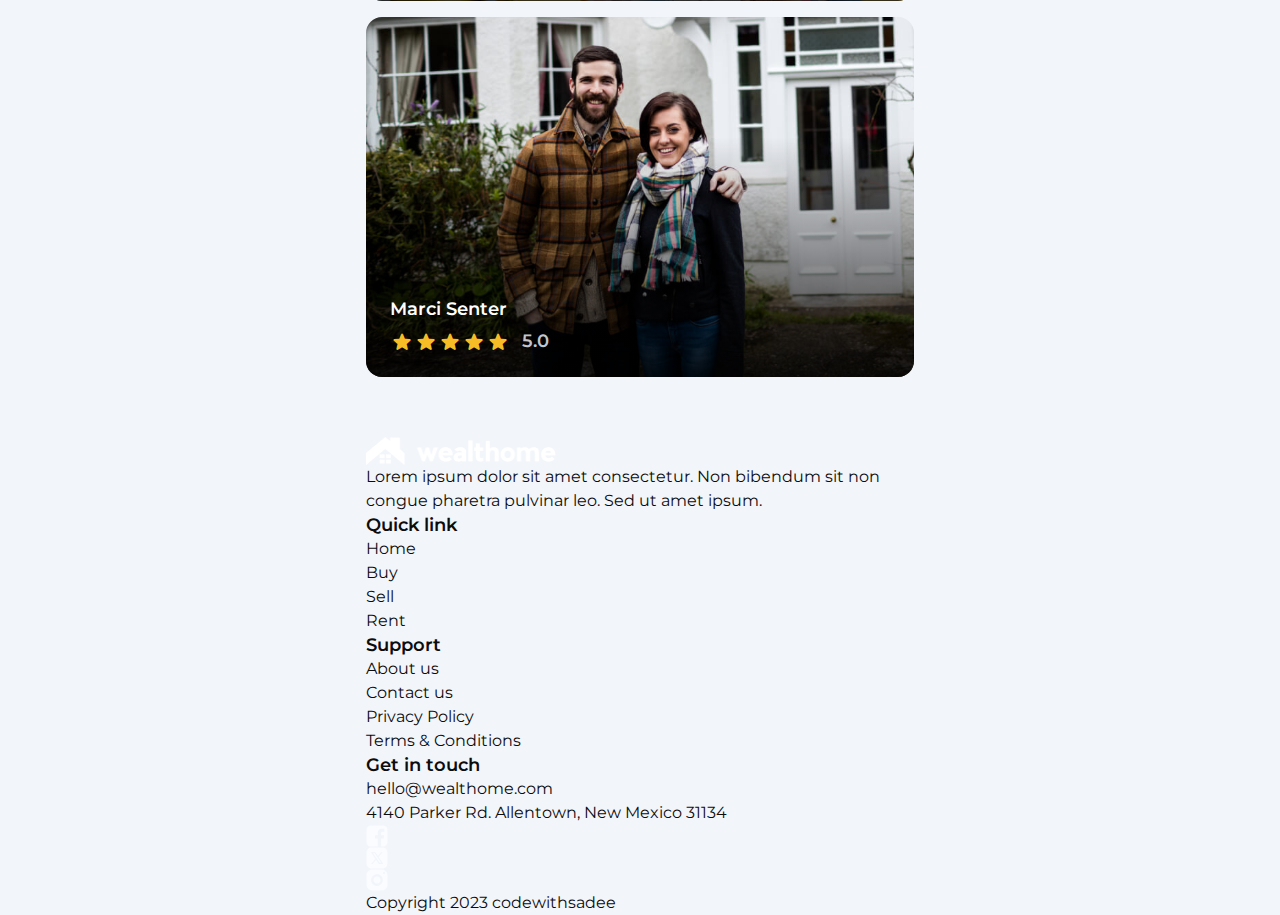
==== commit add9202e: "adding footer" ====
--- a/index.html
+++ b/index.html
@@ -965,7 +965,129 @@
 
 <!-- FOOOOTER  -->
 
-
+<footer class="footer">
+
+    <div class="footer-top">
+        <div class="container">
+
+           <div class="footer-brand">
+            <a href="#" class="logo">
+               <img src="./assets/images/logo.png" width="190" height="28" alt="wealthome"> 
+            </a>
+               <p class="body-medium footer-text">
+                Lorem ipsum dolor sit amet consectetur. 
+                Non bibendum sit non congue pharetra pulvinar leo. 
+                Sed ut amet ipsum.
+               </p>
+           </div> 
+
+           <nav class="footer-nav" aria-labelledby="nav-label-1">
+            <p class="title-small footer-list-title" id="nav-label-1">Quick link</p>
+
+            <ul class="footer-list">
+                <li>
+                    <a href="#" class="body-medium footer-link">Home</a>
+                </li>
+
+                <li>
+                    <a href="#" class="body-medium footer-link">Buy</a>
+                </li>
+
+                <li>
+                    <a href="#" class="body-medium footer-link">Sell</a>
+                </li>
+
+                <li>
+                    <a href="#" class="body-medium footer-link">Rent</a>
+                </li>
+            </ul>
+
+
+           </nav>
+
+           <nav class="footer-nav" aria-labelledby="nav-label-2">
+            <p class="title-small footer-list-title" id="nav-label-2">Support</p>
+
+            <ul class="footer-list">
+                <li>
+                    <a href="#" class="body-medium footer-link">About us</a>
+                </li>
+
+                <li>
+                    <a href="#" class="body-medium footer-link">Contact us</a>
+                </li>
+
+                <li>
+                    <a href="#" class="body-medium footer-link">Privacy Policy</a>
+                </li>
+
+                <li>
+                    <a href="#" class="body-medium footer-link">Terms & Conditions</a>
+                </li>
+            </ul>
+
+
+           </nav>
+
+           <nav class="footer-nav" aria-labelledby="nav-label-3">
+            <p class="title-small footer-list-title" id="nav-label-3">Get in touch</p>
+
+            <ul class="footer-list">
+                <li>
+                    <a href="#" class="body-medium footer-link">hello@wealthome.com</a>
+                </li>
+
+                <li>
+                    <address class="address body-medium">
+                        4140 Parker Rd. Allentown, New Mexico 31134
+                    </address>
+                </li>
+
+                <li>
+                    
+                    <ul class="social-list">
+
+                        <li>
+                            <a href="" class="social-link">
+                                <img src="./assets/images/facebook.svg" alt="facebook">
+                            </a>
+                        </li>
+
+                        <li>
+                            <a href="" class="social-link">
+                                <img src="./assets/images/twitter.svg" alt="twitter">
+                            </a>
+                        </li>
+
+                        <li>
+                            <a href="" class="social-link">
+                                <img src="./assets/images/insta.svg" alt="instagram">
+                            </a>
+                        </li>
+
+                    </ul>
+
+                </li>
+
+            </ul>
+
+
+           </nav>
+
+        </div>
+    </div>
+
+<div class="footer-bottom">
+    <div class="container">
+
+        <p class="copyright body-medium">
+            Copyright 2023 codewithsadee
+        </p>
+
+    </div>
+</div>
+
+</footer>
   
 
 
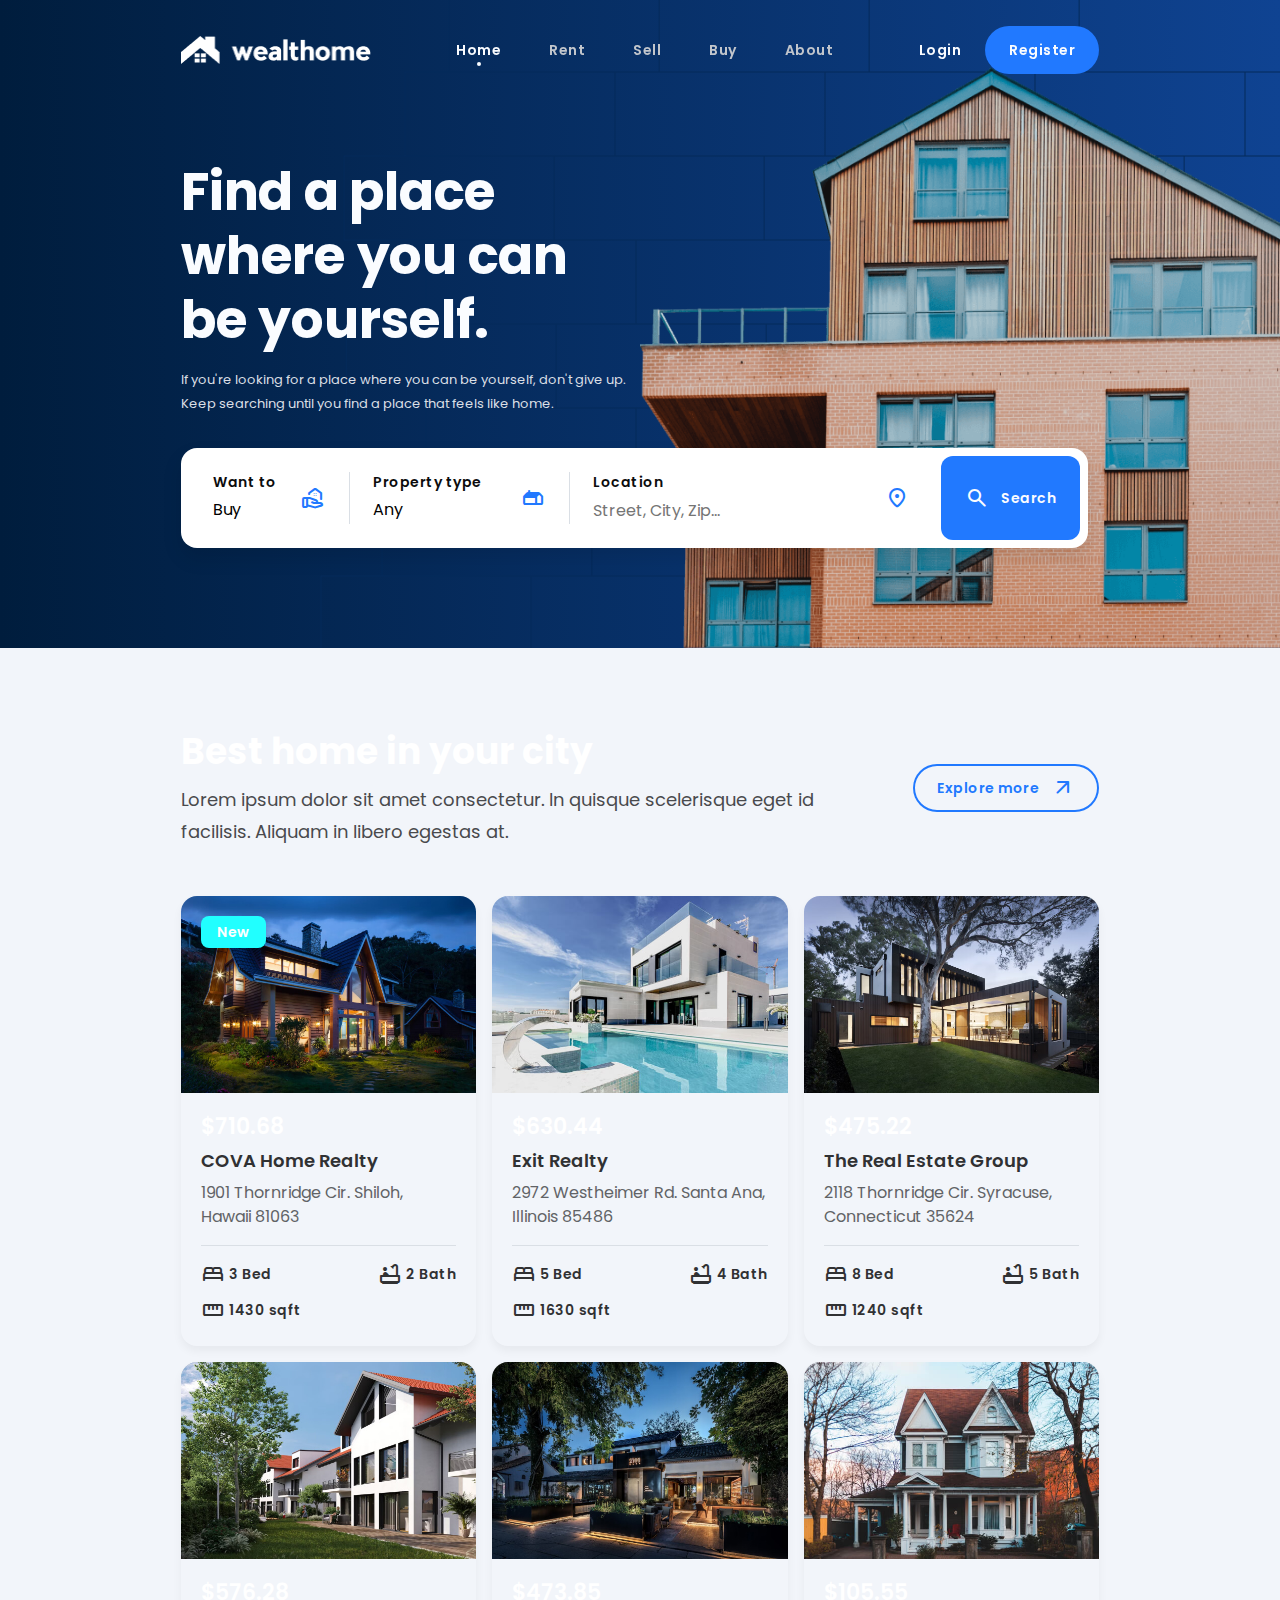
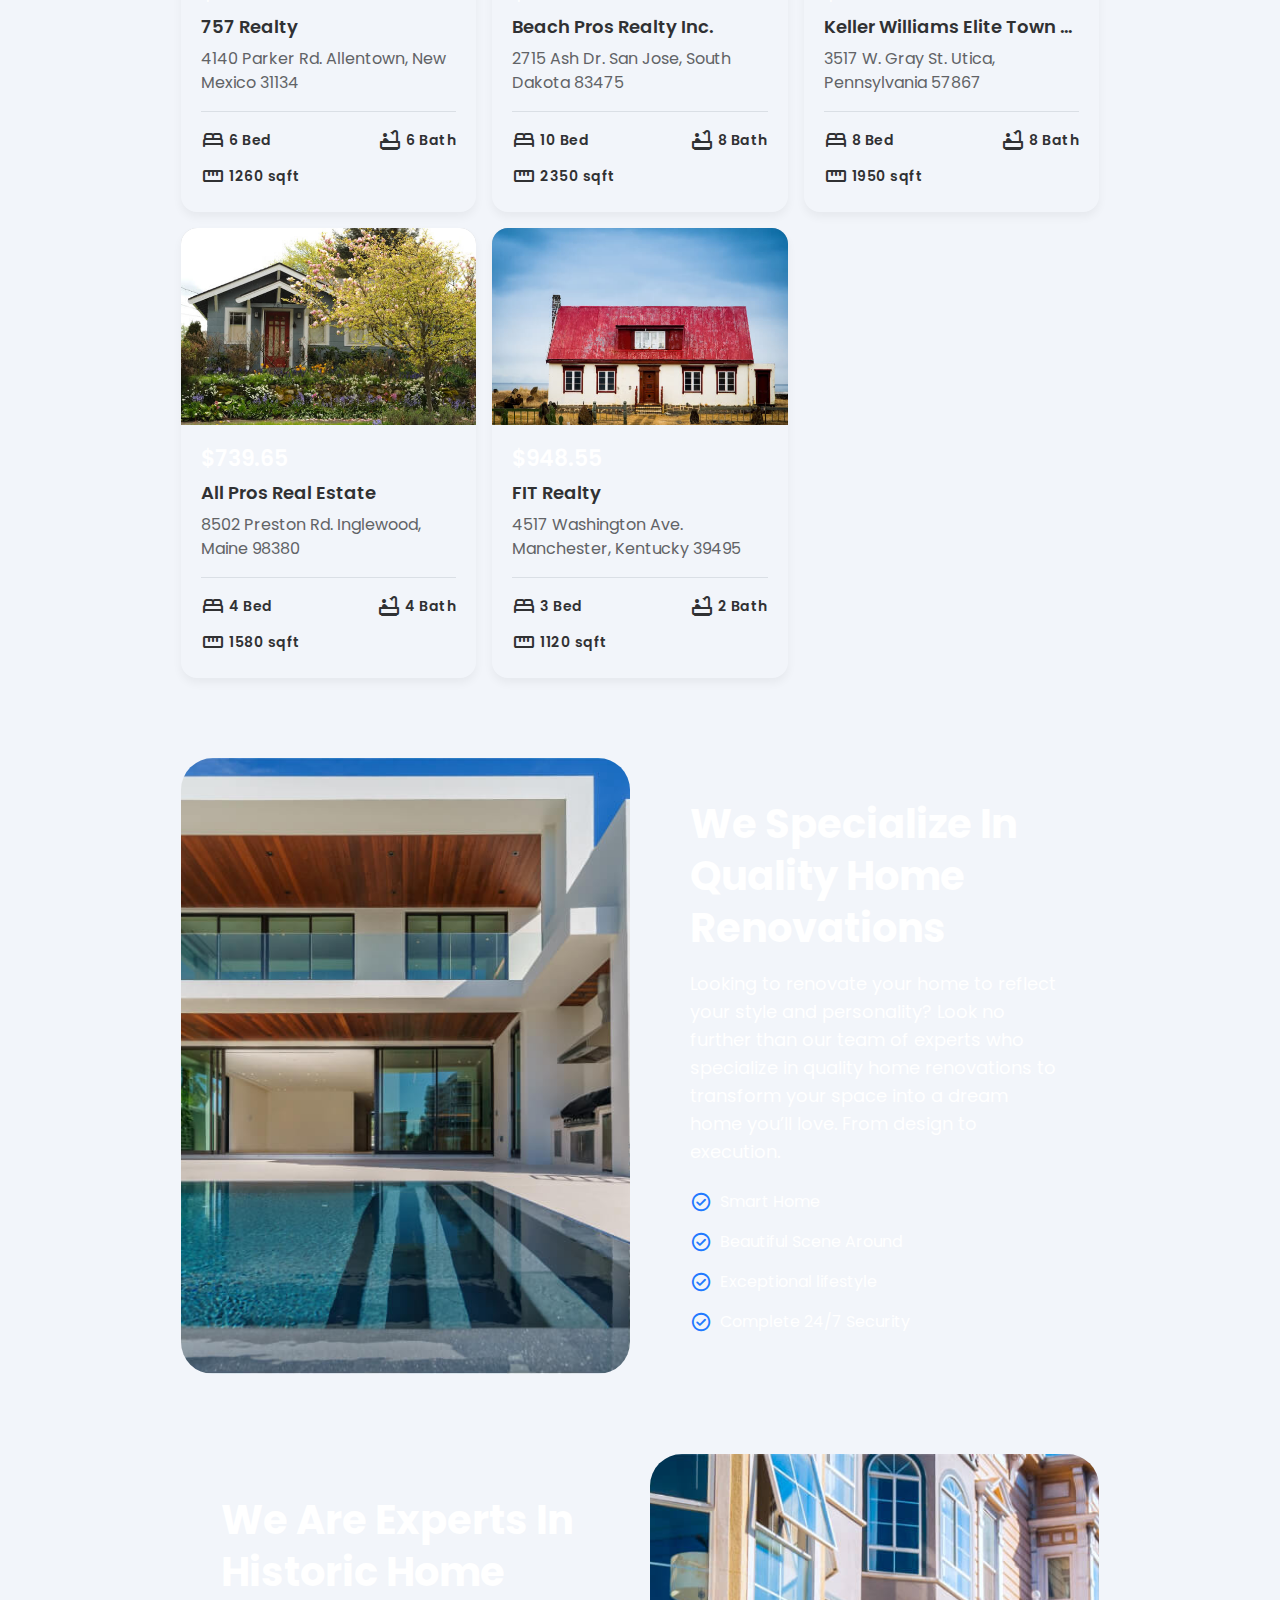
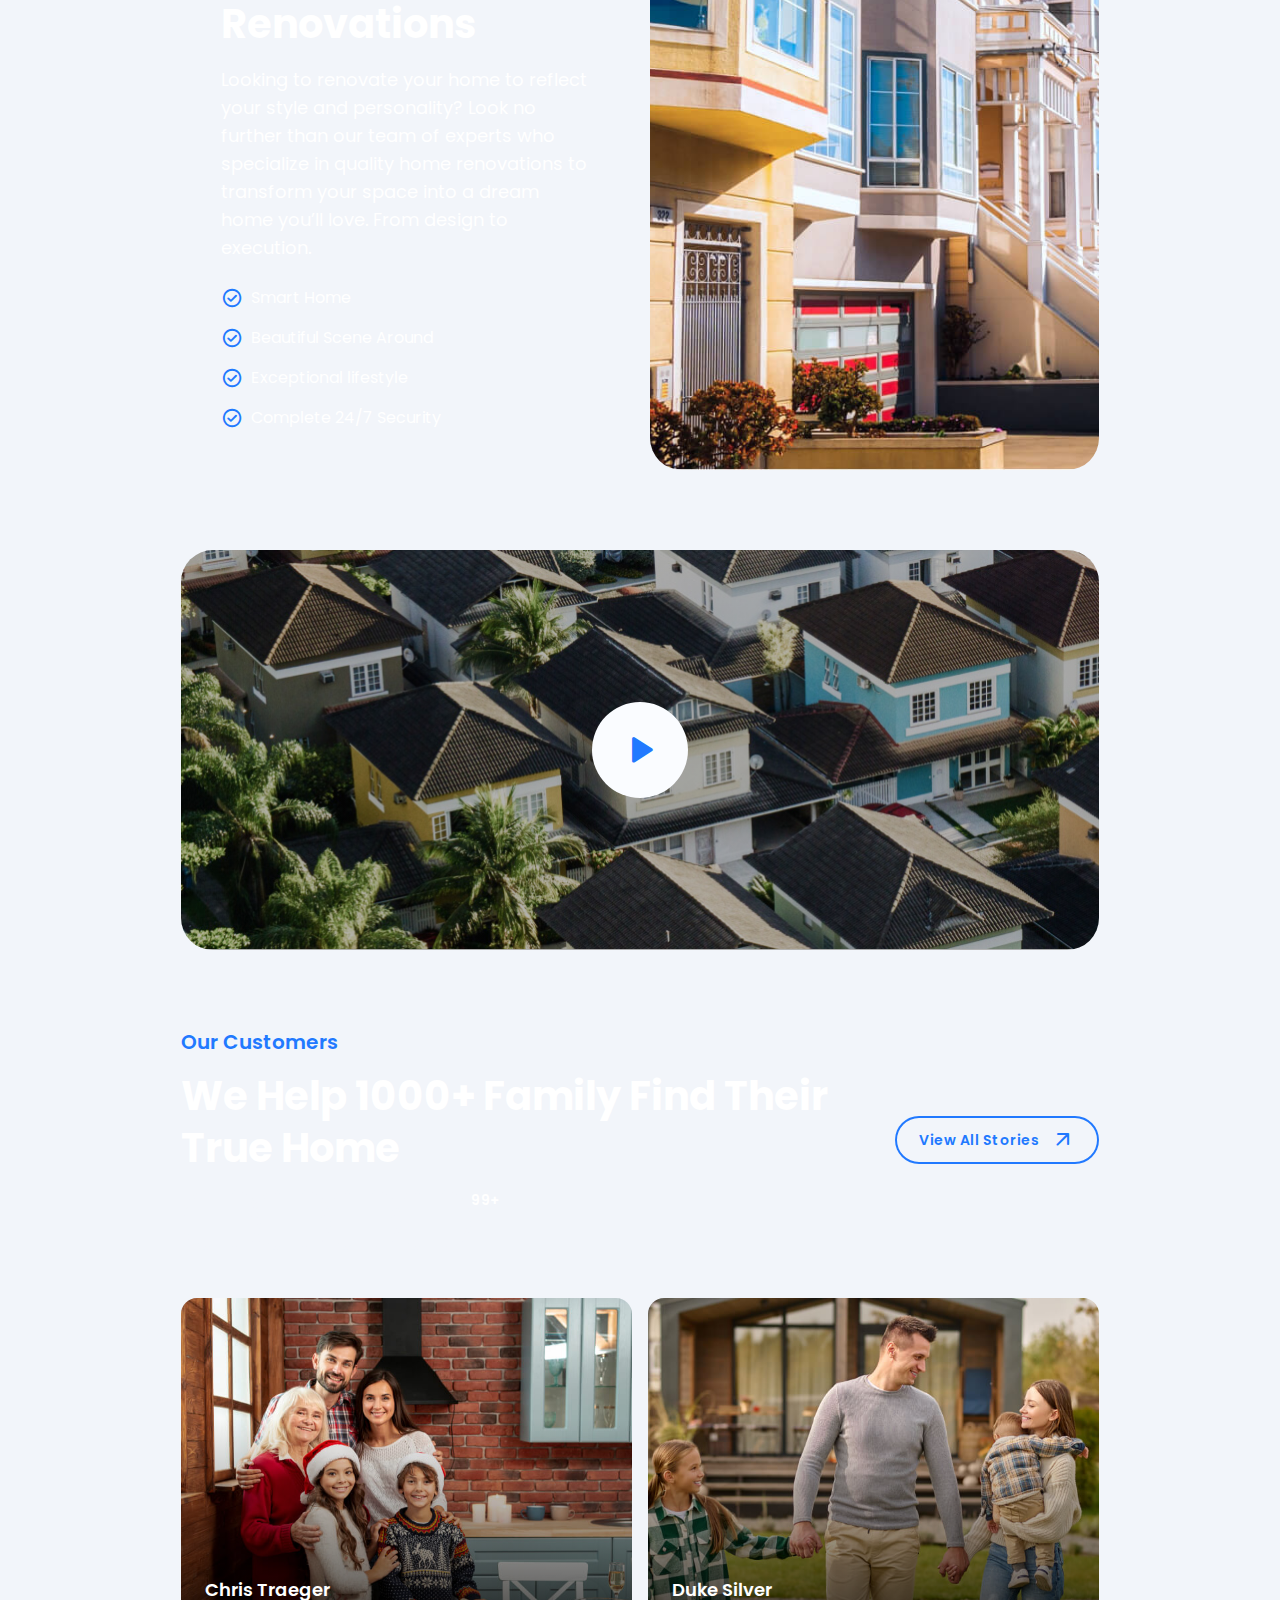
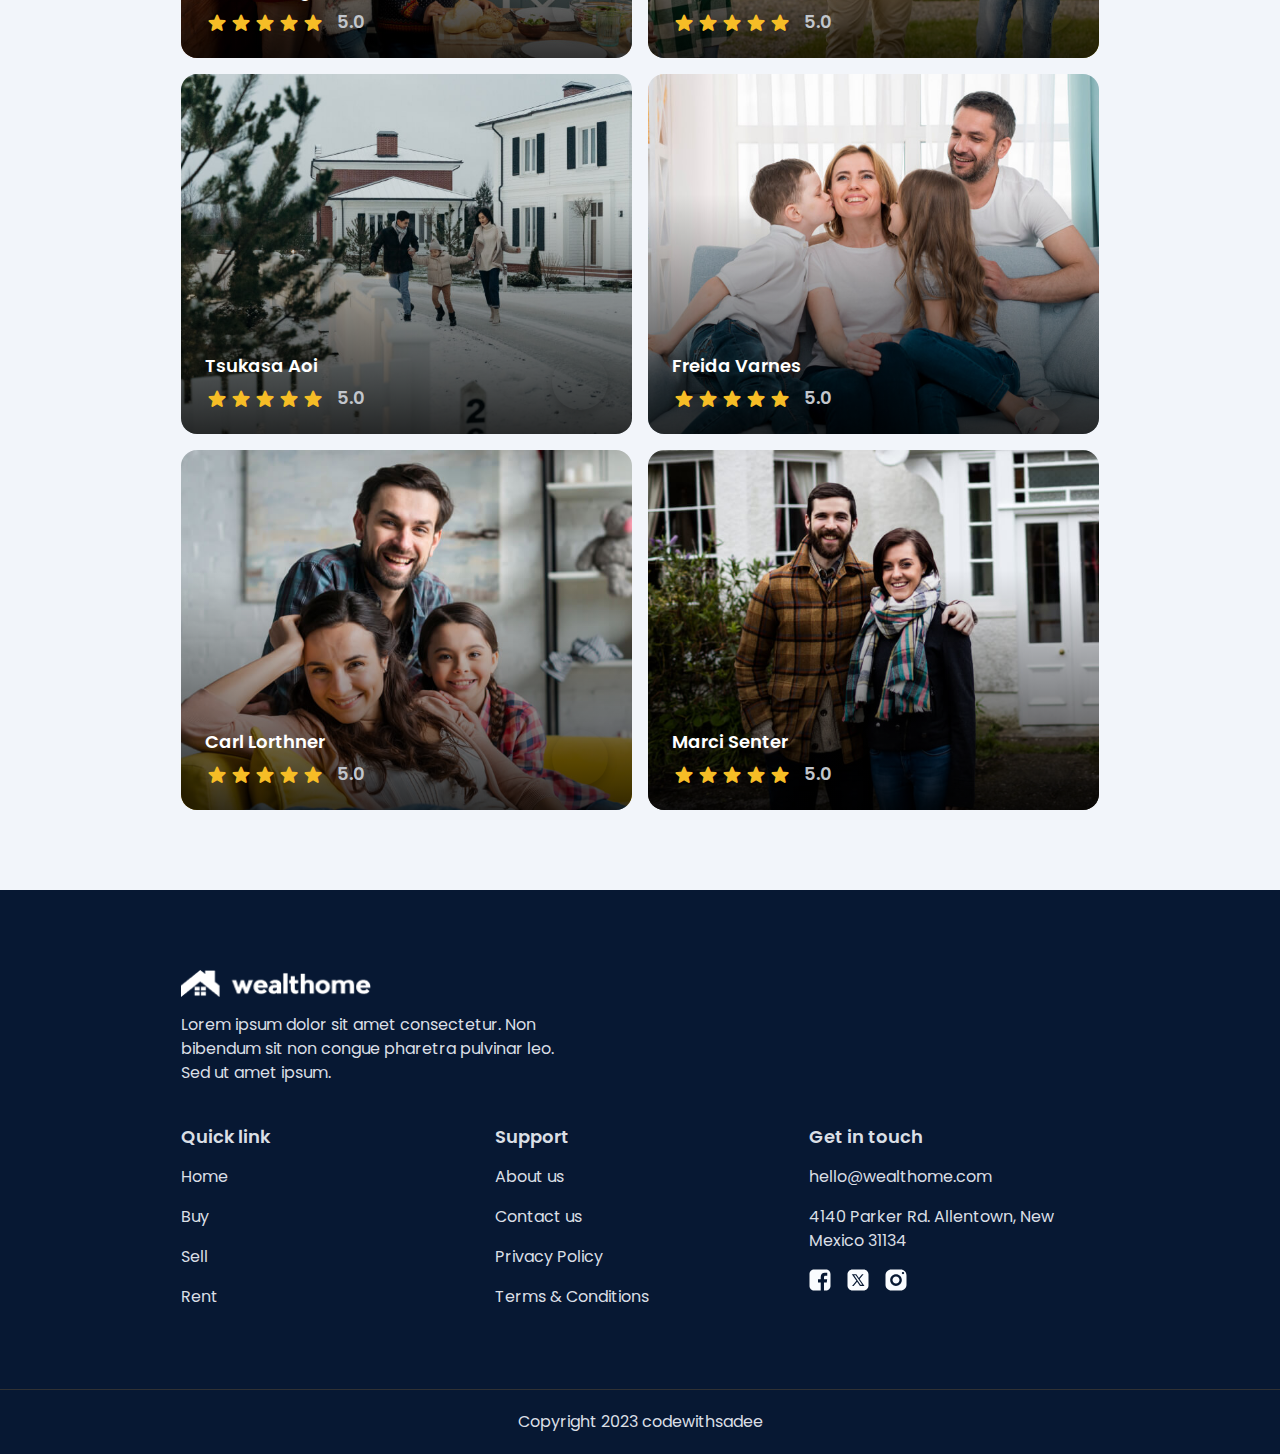
==== commit 5d19524d: "adding login ang register forms" ====
--- a/index.html
+++ b/index.html
@@ -64,9 +64,9 @@
                 </ul>
 
                 <div class="navbar-wrapper">
-                  <a href="#" class="btn-link label-medium">Login</a>
+                  <a href="/login.html" class="btn-link label-medium">Login</a>
                   
-                  <a href="#" class="btn btn-fill label-medium">Get Started</a>
+                  <a href="/register.html" class="btn btn-fill label-medium">Register</a>
                   
                   
                 </div>
--- a/assets/css/style.css
+++ b/assets/css/style.css
@@ -1,5 +1,8 @@
 
 /* style.css */
+
+/*=============== GOOGLE FONTS ===============*/
+@import url("https://fonts.googleapis.com/css2?family=Poppins:wght@400;500&display=swap");
 
 /* #CUSTOM PROPERTY */
 
@@ -103,6 +106,20 @@
 --transition-duration-smooth: 500ms;
 
 
+ /*========== Colors ==========*/
+  /*Color mode HSL(hue, saturation, lightness)*/
+  --white-color: hsl(0, 0%, 100%);
+  --black-color: hsl(0, 0%, 0%);
+  /*========== Font and typography ==========*/
+  /*.5rem = 8px | 1rem = 16px ...*/
+  --body-font: "Poppins", sans-serif;
+  --h1-font-size: 1.75rem;
+  --normal-font-size: 1.3rem;
+  --small-font-size: 1rem;
+  /*========== Font weight ==========*/
+  --font-medium: 500;
+
+
 }
 
 /*-----------------------------------*\
@@ -900,12 +917,709 @@
   #FOOTER
 \*-----------------------------------*/
 
-
-
-
-
-
-
-/*-----------------------------------*\
+.footer {
+  background-color: var(--primary-20);
+  color: var(--neutral-90);
+}
+
+.footer-top .container {
+  padding-block: 60px;
+  display: grid;
+  gap: 24px;
+}
+
+.footer-text {
+  margin-block: 16px;
+}
+
+.footer-list-title {
+  margin-block-end: 16px;
+}
+
+.footer-list {
+  display: grid;
+  gap: 16px;
+}
+
+.footer-link {
+  transition: var(--transition-duration-quick) var(--transition-easing-quick);
+}
+
+.footer-link:where(:hover, :focus-visible) {
+  color: var(--primary-100);
+}
+
+.social-list {
+  display: flex;
+  gap: 16px;
+}
+
+.footer-bottom {
+  border-block-start: 1px solid var(--neutral-20);
+}
+
+.footer-bottom .container {
+  padding-block: 20px;
+  display: grid;
+  justify-content: center;
+}
+
+
+
+/*----------
+-------------------------*\
   #MEDIA QUERIES
-\*-----------------------------------*/+\*-----------------------------------*/
+
+
+/* responsive for larger yhan 768px screen  */
+
+@media (min-width: 768px) {
+  
+  /* custom :root */
+
+  :root {
+
+    /* typography */
+    /* font size */
+
+    --fs-headline-large: 5.2rem;
+    --fs-headline-medium: 4rem;
+    --fs-headline-small:3.6rem;
+
+    /* line height */
+
+    --lh-headline-large: 64px;
+    --lh-headline-medium: 52px;
+    --lh-headline-small: 48px;
+  }
+
+
+    /* reused style */
+
+    .container {
+      max-width: 720px;
+    }
+
+    .section {
+      padding-block-end: 80px;
+    }
+
+    .title-wrapper,
+    .story .title-wrapper {
+      display: grid;
+      grid-template-columns: 1fr max-content;
+      align-items: center;
+      gap: 40px;
+      margin-block-end: 48px;
+    }
+
+
+    /* hero */
+
+    .hero {
+      padding-block: 160px 100px;
+    }
+
+    .search-bar {
+      grid-template-columns: 160px 160px 1fr max-content;
+      gap: 0;
+    }
+
+    .search-item .material-symbols-rounded {
+      display: none;
+    }
+
+
+    .search-item:not(:last-of-type)::after {
+      content: "";
+      position: absolute;
+      top: 16px;
+      left: 100%;
+      bottom: 16px;
+      width: 1px;
+      background-color: var(--neutral-90);
+    }
+
+    .search-btn {
+      height: 100%;
+      margin-inline-start: 8px;
+    }
+
+
+    /* property */
+
+    .property {
+      padding-block-start: 80px;
+    }
+
+    .property .section-text {
+      margin-block-end: 0;
+    }
+
+
+    /* feature */
+
+    .feature-content {
+      padding-block-start: 32px;
+    }
+
+
+    .feature-content .feature-text {
+      margin-block: 16px 24px;
+      line-height: 28px;
+    }
+
+    .feature-list {
+      grid-template-columns: 1fr 1fr;
+      gap: 16px;
+    }
+
+    /* video */
+
+    .video-card {
+      height: 400px;
+    }
+
+    .play-btn {
+      width: 96px;
+      height: 96px;
+    }
+
+    .play-btn .material-symbols-rounded {
+      font-size: 4.8rem;
+    }
+
+    /* story */
+
+     .story .section-title {
+      margin-block: 16px;
+     }
+
+     .avatar {
+      width: 80px;
+      height: 60px;
+     }
+
+     .story-list {
+      grid-template-columns: 1fr 1fr;
+     }
+
+     /* fooooter */
+
+     .footer-top .container {
+      padding-block: 80px;
+      grid-template-columns: repeat(3, 1fr);
+     }
+
+     .footer-brand {
+      grid-column: 1 / 4;
+     }
+
+     .footer-text {
+      max-width: 400px;
+     }
+
+
+}
+
+/* responsive for larger yhan 992px screen  */
+
+@media (min-width: 992px) {
+
+
+
+  
+  /* custom :root */
+
+  :root {
+
+    
+    /* font size */
+
+    --fs-body-large: 1.8rem;
+    
+
+    /* line height */
+
+    --lh-body-large: 32px;
+    
+  }
+
+
+    /* reused style */
+
+    .container {
+      max-width: 950px;
+    }
+
+    /* header */
+
+    .nav-toggle-btn {
+      display: none;
+    }
+
+    .navbar,
+    .navbar-list,
+    .navbar-wrapper {
+      all: unset;
+      display: flex;
+      align-items: center;
+    }
+
+    .navbar,
+    .navbar-list {
+      flex-grow: 1;
+    }
+
+    .navbar-list {
+      justify-content: center;
+    }
+
+    .navbar-link, 
+    .btn-link {
+      color: var(--neutral-80);
+      line-height: 48px;
+    }
+
+    .navbar-link {
+      padding: 0 24px;
+    }
+
+
+    :is(.navbar-link, .btn-link):is(:hover, :focus-visible),
+    .navbar-link.active {
+      color: var(--neutral-100);
+    }
+
+    .navbar-link.active {
+      position: relative;
+    }
+
+    .navbar-link.active::before{
+      content: "";
+      position: absolute;
+      left: 50%;
+      translate: -50% 0;
+      bottom: 8px;
+      width: 4px;
+      height: 4px;
+      border-radius: var(--radius-circle);
+      background-color: var(--neutral-100);
+    }
+
+    .btn-link {
+      color: var(--neutral-100);
+      border: none;
+      padding: 0;
+    }
+
+
+    .navbar .btn {
+      min-width: max-content;
+    }
+
+    .navbar-wrapper {
+      gap: 24px;
+    }
+
+
+    /* hero */
+
+
+    .hero .container {
+      display: grid;
+      grid-template-columns: repeat(12, 1fr);
+      gap: 20px;
+    }
+
+
+    .hero-content  {
+      grid-column: 1 / 7;
+    }
+
+    .search-bar {
+      min-width: max-content;
+      grid-template-columns: 160px 220px 1fr max-content;
+    }
+
+
+    .search-item .search-item-field {
+      height: 84px;
+      padding-inline: 24px;
+      padding-block-end: 16px;
+    }
+
+    .search-item .label {
+      top: 16px;
+      left: 24px;
+    }
+
+    .search-item .material-symbols-rounded {
+      display: block;
+      right: 24px;
+    }
+
+    .hero-banner {
+      display: block;
+      position: absolute;
+      bottom: 0;
+      left: 50%;
+      max-width: 720px;
+      z-index: -1;
+    }
+
+
+    /* property */
+
+    .property .section-text {
+      max-width: 640px;
+    }
+
+    /* feature */
+
+    .feature .container {
+      display: grid;
+      grid-template-columns: 1fr 1fr;
+      gap: 20px;
+    }
+
+    .feature-content {
+      padding: 40px;
+    }
+
+    .feature-list {
+      grid-template-columns: 1fr;
+    }
+
+    .feature-banner {
+      aspect-ratio: auto;
+    }
+
+    .feature-2 .feature-banner {
+      order: 1;
+    }
+
+}
+
+/* responsive for larger yhan 1440px screen  */
+
+@media (min-width: 1440px) {
+
+
+
+  
+  /* custom :root */
+
+  :root {
+
+    
+    /* font size */
+
+    --fs-headline-large: 7.2rem;
+    --fs-headline-medium: 5.4rem;
+    
+
+    /* line height */
+
+    --lh-headline-large: 92px;
+    --lh-headline-medium: 72px;
+  }
+
+
+    /* reused style */
+
+    .container {
+      max-width: 1460px;
+    }
+
+
+    /* hero */
+
+
+    .hero .container {
+      min-height: 580px;
+      align-items: center;
+    }
+
+    .hero-content  {
+      grid-column: 1 / 6;
+    }
+
+    .hero-banner {
+      max-width: 820px;
+      width: 100%;
+      left: calc(50% - 108px);
+    }
+
+
+    .hero .bg-pattern {
+      left: 36%;
+    }
+
+
+ /* feature */
+
+
+.feature-content {
+  padding: 60px;
+}
+
+.feature-list {
+  grid-template-columns: 1fr 1fr;
+  gap: 20px;
+}
+
+/* story */
+
+.story .section-title {
+  max-width: 820px;
+}
+
+.story-list {
+  grid-template-columns: repeat(12, 1fr);
+}
+
+.story-card:where(:nth-child(1), :nth-child(6)) {
+  grid-column: span 3;
+}
+
+.story-card:where(:nth-child(3), :nth-child(5)) {
+  grid-column: span 4;
+}
+
+.story-card:where(:nth-child(2), :nth-child(4)) {
+  grid-column: span 5;
+}
+
+
+/* foooteeeer */
+
+   .footer-brand { grid-column: auto;}
+
+   .footer-top .container {
+    grid-template-columns: 580px repeat(3, 1fr);
+   }
+
+}
+
+/*=============== BASE ===============*/
+* {
+  box-sizing: border-box;
+  padding: 0;
+  margin: 0;
+}
+
+body,
+input,
+button {
+  font-size: var(--normal-font-size);
+  font-family: var(--body-font);
+}
+
+body {
+  color: var(--white-color);
+}
+
+input,
+button {
+  border: none;
+  outline: none;
+}
+
+a {
+  text-decoration: none;
+}
+
+img {
+  max-width: 100%;
+  height: auto;
+}
+
+
+
+
+/*=============== LOGIN ===============*/
+
+.login {
+  position: relative;
+  height: 100vh;
+  display: grid;
+  align-items: center;
+}
+
+.login__form {
+  position: fixed;
+  top: 50%;
+  left: 50%;
+  transform: translate(-50%, -50%);
+  background-color: hsla(0, 0%, 10%, 0.1);
+  border: 2px solid var(--white-color);
+  width: 90%; /* Ширина формы */
+  max-width: 400px; /* Максимальная ширина формы */
+  padding: 2.5rem 1.5rem;
+  border-radius: 1rem;
+  backdrop-filter: blur(8px);
+}
+
+
+.login__img {
+  position: fixed;
+  top: 0;
+  left: 0;
+  width: 100%;
+  height: 100%;
+  object-fit: cover;
+  z-index: -1; /* чтобы изображение находилось за содержимым */
+}
+
+
+
+
+
+
+/* .login {
+  position: relative;
+  height: 100vh;
+  display: grid;
+  align-items: center;
+}
+.login__img {
+  position: absolute;
+  width: 100%;
+  height: 100%;
+  object-fit: cover;
+  object-position: center;
+}
+.login__form {
+  position: relative;
+  background-color: hsla(0, 0%, 10%, 0.1);
+  border: 2px solid var(--white-color);
+  margin-inline: 1.5rem;
+  padding: 2.5rem 1.5rem;
+  border-radius: 1rem;
+  backdrop-filter: blur(8px);
+} */
+.login__title {
+  text-align: center;
+  font-size: var(--h1-font-size);
+  font-weight: var(--font-medium);
+  margin-bottom: 2rem;
+}
+.login__content, .login__box {
+  display: grid;
+}
+.login__content {
+  row-gap: 1.75rem;
+  margin-bottom: 1.5rem;
+}
+.login__box {
+  grid-template-columns: max-content 1fr;
+  align-items: center;
+  column-gap: 0.75rem;
+  border-bottom: 2px solid var(--white-color);
+}
+.login__icon, .login__eye {
+  font-size: 1.25rem;
+}
+.login__input {
+  width: 100%;
+  padding-block: 0.8rem;
+  background: none;
+  color: var(--white-color);
+  position: relative;
+  z-index: 1;
+}
+.login__box-input {
+  position: relative;
+}
+.login__label {
+  position: absolute;
+  left: 0;
+  top: 13px;
+  font-weight: var(--font-medium);
+  transition: top 0.3s, font-size 0.3s;
+}
+.login__eye {
+  position: absolute;
+  right: 0;
+  top: 18px;
+  z-index: 10;
+  cursor: pointer;
+}
+.login__box:nth-child(2) input {
+  padding-right: 1.8rem;
+}
+.login__check, .login__check-group {
+  display: flex;
+  align-items: center;
+  justify-content: space-between;
+}
+.login__check {
+  margin-bottom: 1.5rem;
+}
+.login__check-label, .login__forgot, .login__register {
+  font-size: var(--small-font-size);
+}
+.login__check-group {
+  column-gap: 0.5rem;
+}
+.login__check-input {
+  width: 16px;
+  height: 16px;
+}
+.login__forgot {
+  color: var(--white-color);
+}
+.login__forgot:hover {
+  text-decoration: underline;
+}
+.login__button {
+  width: 100%;
+  padding: 1rem;
+  border-radius: 0.5rem;
+  background-color: var(--white-color);
+  font-weight: var(--font-medium);
+  cursor: pointer;
+  margin-bottom: 2rem;
+}
+.login__register {
+  text-align: center;
+}
+.login__register a {
+  color: var(--white-color);
+  font-weight: var(--font-medium);
+}
+.login__register a:hover {
+  text-decoration: underline;
+}
+
+/* Input focus move up label */
+.login__input:focus + .login__label {
+  top: -12px;
+  font-size: var(--small-font-size);
+}
+
+/* Input focus sticky top label */
+.login__input:not(:placeholder-shown).login__input:not(:focus) + .login__label {
+  top: -12px;
+  font-size: var(--small-font-size);
+}
+
+/*=============== BREAKPOINTS ===============*/
+/* For medium devices */
+@media screen and (min-width: 576px) {
+  .login {
+    justify-content: center;
+  }
+  .login__form {
+    width: 432px;
+    padding: 4rem 3rem 3.5rem;
+    border-radius: 1.5rem;
+  }
+  .login__title {
+    font-size: 2rem;
+  }
+}
+
+
